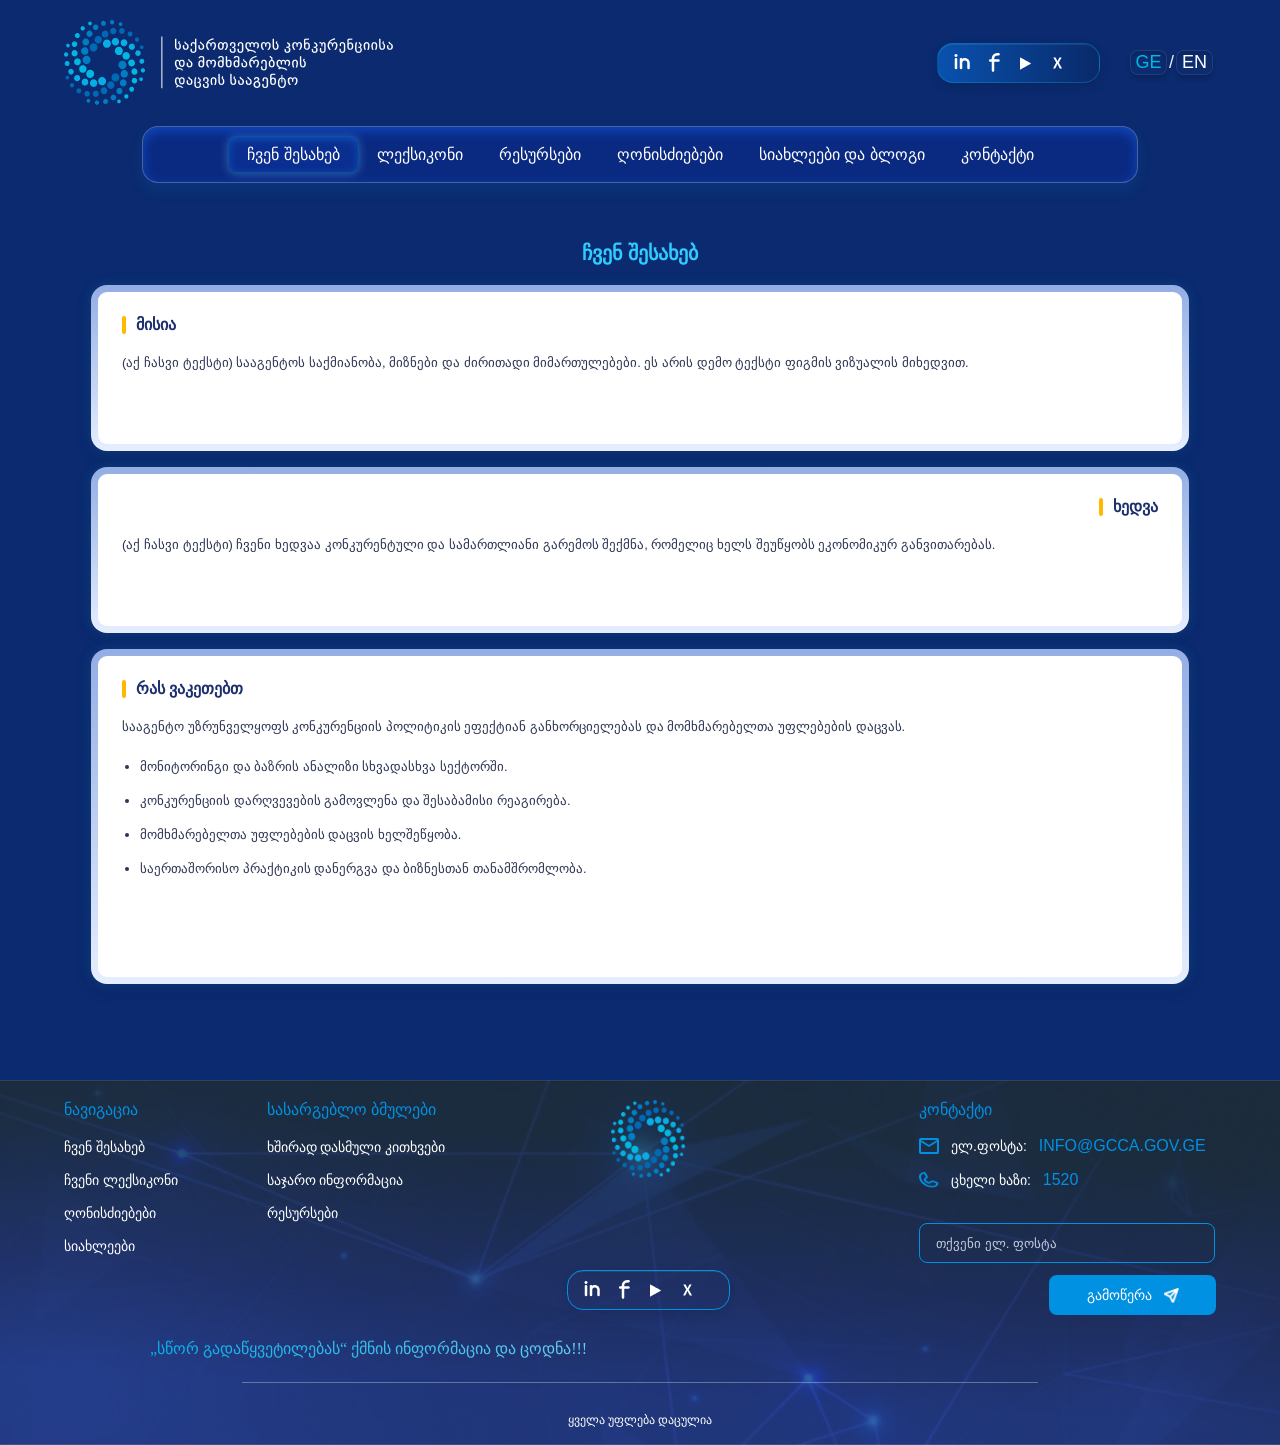
==== about.html @ 30c072a1 "add about page" ====
<html lang="ka">
    <head>
        <meta charset="UTF-8" />
        <meta name="viewport" content="width=device-width, initial-scale=1.0" />
        <link rel="preconnect" href="https://fonts.googleapis.com" />
        <link rel="preconnect" href="https://fonts.gstatic.com" crossorigin />
        <link
            href="https://fonts.googleapis.com/css2?family=Poppins:wght@400;500;600&display=swap"
            rel="stylesheet"
        />
        <link rel="stylesheet" href="assets/css/style.css" />

        <title>competition</title>
    </head>
    <body>
        <header class="header">
            <div class="container header-top">
                <!-- LEFT: LOGO + TEXT -->
                <div class="header-left">
                    <a href="index.html" class="logo-link">
                        <img
                            src="assets/images/logo-header.png"
                            alt="logo"
                            class="logo"
                        />
                    </a>
                </div>

                <!-- RIGHT: SOCIAL + LANG -->
                <div class="header-right">
                    <div class="socials">
                        <a href="#" aria-label="Instragram"
                            ><img
                                src="assets/images/in-header.png"
                                alt="instagram"
                        /></a>
                        <a href="#" aria-label="Facebook"
                            ><img
                                src="assets/images/fb-header.png"
                                alt="facebook"
                        /></a>
                        <a href="#" aria-label="YouTube"
                            ><img src="assets/images/play.png" alt="youtube"
                        /></a>
                        <a href="#" aria-label="X (Twitter)"
                            ><img src="assets/images/x.png" alt="twitter"
                        /></a>
                    </div>

                    <div class="lang">
                        <a href="#" class="lang-link active">GE</a>

                        <span class="lang-divider">/</span>

                        <a href="#" class="lang-link">EN</a>
                    </div>
                </div>
            </div>

            <!-- NAVIGATION -->
            <nav class="nav">
                <a href="#" class="active">ჩვენ შესახებ</a>
                <a href="#">ლექსიკონი</a>
                <a href="#">რესურსები</a>
                <a href="event.html">ღონისძიებები</a>
                <a href="news.html">სიახლეები და ბლოგი</a>
                <a href="#">კონტაქტი</a>
            </nav>
        </header>
        <section class="about-section">
            <div class="about-container">
                <h2 class="about-title">ჩვენ შესახებ</h2>

                <!-- CARD 1 -->
                <div class="about-card about-card-small">
                    <div class="about-card-top">
                        <div class="about-card-line"></div>
                        <h3 class="about-card-title">მისია</h3>
                    </div>

                    <p class="about-card-text">
                        (აქ ჩასვი ტექსტი) სააგენტოს საქმიანობა, მიზნები და
                        ძირითადი მიმართულებები. ეს არის დემო ტექსტი ფიგმის
                        ვიზუალის მიხედვით.
                    </p>
                </div>

                <!-- CARD 2 -->
                <div class="about-card about-card-small">
                    <div class="about-card-top about-card-top-right">
                        <div class="about-card-line"></div>
                        <h3 class="about-card-title">ხედვა</h3>
                    </div>

                    <p class="about-card-text">
                        (აქ ჩასვი ტექსტი) ჩვენი ხედვაა კონკურენტული და
                        სამართლიანი გარემოს შექმნა, რომელიც ხელს შეუწყობს
                        ეკონომიკურ განვითარებას.
                    </p>
                </div>

                <!-- CARD 3 -->
                <div class="about-card about-card-big">
                    <div class="about-card-top">
                        <div class="about-card-line"></div>
                        <h3 class="about-card-title">რას ვაკეთებთ</h3>
                    </div>

                    <div class="about-card-content">
                        <p class="about-card-text">
                            სააგენტო უზრუნველყოფს კონკურენციის პოლიტიკის
                            ეფექტიან განხორციელებას და მომხმარებელთა უფლებების
                            დაცვას.
                        </p>

                        <ul class="about-list">
                            <li>
                                მონიტორინგი და ბაზრის ანალიზი სხვადასხვა
                                სექტორში.
                            </li>

                            <li>
                                კონკურენციის დარღვევების გამოვლენა და შესაბამისი
                                რეაგირება.
                            </li>

                            <li>მომხმარებელთა უფლებების დაცვის ხელშეწყობა.</li>

                            <li>
                                საერთაშორისო პრაქტიკის დანერგვა და ბიზნესთან
                                თანამშრომლობა.
                            </li>
                        </ul>
                    </div>
                </div>
            </div>
        </section>
        <footer class="footer">
            <div class="footer-overlay"></div>

            <div class="container footer-container">
                <!-- LEFT -->
                <div class="footer-column">
                    <h3 class="footer-heading">ნავიგაცია</h3>

                    <ul class="footer-links">
                        <li><a href="#">ჩვენ შესახებ</a></li>
                        <li><a href="#">ჩვენი ლექსიკონი</a></li>
                        <li><a href="#">ღონისძიებები</a></li>
                        <li><a href="#">სიახლეები</a></li>
                    </ul>
                </div>
                <!-- SECOND COLUMN -->

                <div class="footer-column footer-modules">
                    <h3 class="footer-heading">სასარგებლო ბმულები</h3>

                    <ul class="footer-links">
                        <li><a href="#">ხშირად დასმული კითხვები</a></li>
                        <li><a href="#">საჯარო ინფორმაცია</a></li>
                        <li><a href="#">რესურსები</a></li>
                    </ul>
                </div>

                <!-- CENTER -->
                <div class="footer-center">
                    <img
                        src="assets/images/logo.png"
                        alt="ლოგო"
                        class="footer-logo"
                    />

                    <div class="socials">
                        <a href="#" aria-label="Instragram"
                            ><img
                                src="assets/images/in-header.png"
                                alt="instagram"
                        /></a>
                        <a href="#" aria-label="Facebook"
                            ><img
                                src="assets/images/fb-header.png"
                                alt="facebook"
                        /></a>
                        <a href="#" aria-label="YouTube"
                            ><img src="assets/images/play.png" alt="youtube"
                        /></a>
                        <a href="#" aria-label="X (Twitter)"
                            ><img src="assets/images/x.png" alt="twitter"
                        /></a>
                    </div>
                </div>

                <!-- RIGHT -->
                <div class="footer-column footer-contact">
                    <h3 class="footer-heading">კონტაქტი</h3>

                    <div class="contact-item">
                        <img src="assets/images/footer-mail.png" alt="mail" />

                        <span class="contact-label">ელ.ფოსტა:</span>

                        <a href="mailto:info@gcca.gov.ge" class="contact-link">
                            INFO@GCCA.GOV.GE
                        </a>
                    </div>

                    <div class="contact-item">
                        <img src="assets/images/footer-call.png" alt="phone" />

                        <span class="contact-label">ცხელი ხაზი:</span>

                        <a href="tel:1520" class="contact-link"> 1520 </a>
                    </div>

                    <form class="footer-form">
                        <input type="email" placeholder="თქვენი ელ. ფოსტა" />

                        <button type="submit">
                            გამოწერა
                            <img
                                src="assets/images/footer-arrow.png"
                                alt="arrow"
                            />
                        </button>
                    </form>
                </div>
            </div>
            <div class="footer-quote">
                „სწორ გადაწყვეტილებას“ ქმნის ინფორმაცია და ცოდნა!!!
            </div>
            <div class="footer-line"></div>
            <div class="footer-bottom">ყველა უფლება დაცულია</div>
        </footer>
    </body>
</html>
---- assets/css/style.css ----
/*--- RESET--- */
* {
    margin: 0;
    padding: 0;
    box-sizing: border-box;
}

@font-face {
    font-family: "FiraGO-Regular";
    src: url("../fonts/FiraGO-Regular.woff2") format("woff2");
    font-weight: 400;
    font-style: normal;
    font-display: swap;
}

@font-face {
    font-family: "FiraGO-Bold";
    src: url("../fonts/FiraGO-Bold.woff2") format("woff2");
    font-weight: 700;
    font-style: normal;
    font-display: swap;
}
@font-face {
    font-family: "DM Giorgi";

    src: url("../fonts/dm-giorgi-khorguashvili.ttf") format("truetype");

    font-weight: 400;
    font-style: normal;

    font-display: swap;
}

body {
    background: #0b2a6f;
    font-family: "FiraGO-Regular", sans-serif;
}

/*--- UTILITIES--- */
.visually-hidden {
    position: absolute;
    width: 1px;
    height: 1px;
    padding: 0;
    margin: -1px;
    overflow: hidden;
    clip: rect(0, 0, 0, 0);
    white-space: nowrap;
    border: 0;
}

/* ---CONTAINER ---*/
.container {
    max-width: 1200px;
    margin: 0 auto;
    padding: 0 20px;
}

/* ---HEADER--- */
.header {
    padding-top: 20px;
}

.header-top {
    display: flex;
    justify-content: space-between;
    align-items: center;
}

.header-left {
    width: 328px;
    height: 85px;
    display: flex;
    align-items: center;
    gap: 15px;
}

/* LOGO LINK */

.logo-link {
    display: flex;
    align-items: center;

    text-decoration: none;

    transition:
        transform 0.25s ease,
        opacity 0.25s ease;
}

.logo-link:hover {
    transform: translateY(-2px);
    opacity: 0.9;
}

/* LOGO IMAGE */

.logo {
    width: 328.83px;
    height: 84.82px;

    object-fit: contain;

    display: block;
}

.header-right {
    display: flex;
    align-items: center;
    gap: 30px;
}

.socials {
    display: flex;
    align-items: center;
    width: 163px;
    height: 40px;
    gap: 8px;
    padding: 0 12px;
    border-radius: 16px;
    border: 1px solid rgba(7, 174, 230, 0.3);
    background: linear-gradient(
        90deg,
        rgba(9, 90, 187, 0.83) 0%,
        rgba(4, 41, 85, 0.2) 100%
    );

    box-shadow:
        0 4px 12px rgba(0, 0, 0, 0.12),
        inset 0 1px 0 rgba(255, 255, 255, 0.08);
}

.socials a {
    display: inline-flex;
    align-items: center;
    justify-content: center;
    width: 24px;
    height: 24px;
    transition:
        background 0.3s ease,
        transform 0.3s ease,
        color 0.3s ease;
}

.socials a:hover {
    background: rgba(255, 255, 255, 0.12);
    transform: translateY(-1px);
}

.lang {
    display: flex;
    align-items: center;
    gap: 2px;
    width: 86px;
    height: 25px;
    font-family: "FiraGO", sans-serif;
    font-size: 18px;
    font-weight: 500;
}

.lang-link {
    display: flex;
    align-items: center;
    justify-content: center;
    width: 37px;
    height: 25px;
    border-radius: 8px;
    color: #ffffff;
    background: rgba(255, 255, 255, 0.01);
    box-shadow:
        inset 0 4px 4px rgba(0, 0, 0, 0.15),
        0 4px 4px rgba(0, 0, 0, 0.15);
    border: 1px solid rgba(255, 255, 255, 0.08);
    text-decoration: none;
    transition:
        background 0.3s ease,
        color 0.3s ease,
        box-shadow 0.3s ease;
}

.lang-link.active {
    color: #00b8e1;
    background: rgba(255, 255, 255, 0.01);
    box-shadow:
        inset 0 4px 4px rgba(0, 0, 0, 0.15),
        0 4px 4px rgba(0, 0, 0, 0.15);
}

.lang-divider {
    color: #ffffff;
    opacity: 0.9;
}

.nav {
    margin: 21px auto 0;
    display: flex;
    justify-content: center;
    align-items: center;
    max-width: 996px;
    height: 57px;
    padding: 10px 60px;
    border-radius: 16px;
    background: rgba(11, 44, 139, 0.7);
    border: 1px solid rgba(255, 255, 255, 0.26);
    box-shadow:
        inset 0 4px 12px rgba(21, 101, 255, 0.5),
        0 7px 14px rgba(0, 125, 195, 0.15);
}

.nav a {
    color: white;
    text-decoration: none;
    padding: 8px 18px;
    border-radius: 8px;
    transition: 0.3s;
    font-family: "FiraGO", sans-serif;
    font-weight: 500;
    font-size: 16px;
    transition:
        background 0.35s ease,
        box-shadow 0.35s ease,
        color 0.35s ease;
}

.nav a:hover {
    background: rgba(9, 42, 131, 0.9);
    box-shadow:
        inset 0 4px 10px rgba(0, 184, 225, 0.28),
        0 0 12px rgba(0, 184, 225, 0.18);
    color: #ffffff;
}

.nav a:hover::after {
    content: "";
    position: absolute;
    left: 8px;
    right: 8px;
    bottom: -1px;
    height: 1px;
    background: rgba(0, 184, 225, 0.8);
    box-shadow: 0 0 8px rgba(0, 184, 225, 0.8);
}

.nav a.active {
    background: rgba(18, 69, 199, 0.2);
    border: 1px solid rgba(0, 184, 225, 0.25);
    box-shadow:
        inset 0 2px 8px rgba(41, 134, 255, 0.35),
        0 1px 10px rgba(153, 227, 255, 0.3);
    color: #ffffff;
}

.main-title {
    max-width: 656px;
    width: 90%;
    margin: 39px auto 0;
    font-family: "FiraGO", sans-serif;

    font-weight: 700;
    font-size: 30px;
    line-height: 100%;
    text-align: center;
    color: #ffffff;
}
.uppercase {
    font-family: "FiraGO", sans-serif;
    text-transform: uppercase;
    font-feature-settings:
        "case" 1,
        "c2sc" 1,
        "smcp" 1;
    letter-spacing: 0.02em;
}

.cards {
    margin-top: 44px;
    display: flex;
    justify-content: center;
    gap: 52px;
}

.card {
    background: #f8fbff;
    border-radius: 16px;
    padding: 20px;
    border: 7px solid transparent;
    background-image:
        linear-gradient(#f5f7fb, #f5f7fb),
        linear-gradient(180deg, #b7caf3 0%, #e6eeff 100%);
    background-origin: border-box;
    background-clip: padding-box, border-box;
    box-shadow: 0 0 18px rgba(147, 174, 228, 0.4);
}

/*left card*/
.card-left {
    width: 630px;
    height: 309px;
    display: flex;
    flex-direction: column;
    align-items: center;
}

.search {
    width: 496px;
    height: 61px;
    display: flex;
    align-items: center;
    padding: 0 20px;
    background: #ffffff;
    border-radius: 16px;
    box-shadow: 0 1px 12px rgba(64, 113, 255, 0.3);
}

.search input {
    flex: 1;
    border: none;
    outline: none;
    margin-left: 12px;
    width: 100%;
    font-family: "FiraGO", sans-serif;
    font-size: 16px;
    font-weight: 400;
    color: #02103a;
}

.search img {
    width: 28px;
    height: 28px;
}

.icon {
    position: relative;
    padding-right: 15px;
}

.icon::after {
    content: "";
    position: absolute;
    right: 0;
    top: 50%;
    transform: translateY(-50%);
    width: 1px;
    height: 60px;
    background: #e3ebf5;
}

.search input::placeholder {
    color: #02103a;
}

.tags {
    display: flex;
    align-items: center;
    justify-content: space-between;
    width: 100%;
    max-width: 507px;
    margin-top: 40px;
}

.tags-label {
    color: #02103a;
    font-family: "FiraGO", sans-serif;
    font-size: 14px;
    font-weight: 400;
}

.tags-list {
    display: flex;
    width: 385px;
    gap: 15px;
}

.tag {
    display: inline-flex;
    align-items: center;
    justify-content: center;
    text-decoration: none;
    padding: 6px 12px;
    border-radius: 20px;
    font-family: "FiraGO", sans-serif;
    font-size: 16px;
    font-weight: 400;
    color: #223c6e;
    background: rgba(0, 145, 226, 0.3);
    box-shadow: 0 2px 4px rgba(34, 60, 110, 0.2);
}

.divider-line {
    width: 260px;
    height: 1px;
    background: #e3ebf5;
    margin-top: 42px;
}

.icons {
    display: flex;
    align-items: center;
    gap: 25px;
    margin-top: 41px;
}

.icons a {
    display: inline-flex;
    align-items: center;
    justify-content: center;
    text-decoration: none;
    transition:
        transform 0.3s ease,
        opacity 0.3s ease;
}

.icons a:hover {
    transform: translateY(-2px);
    opacity: 0.8;
}

/* RIGHT CARD */
.card-right {
    position: relative;
    width: 517px;
    height: 311px;
    display: flex;
    flex-direction: column;
    padding: 0 26px;
}

.card-title {
    width: 178px;
    display: flex;
    align-items: center;
    gap: 27px;
    margin-top: 26px;
    font-family: "FiraGO", sans-serif;
    font-weight: 500;
    font-size: 18px;
    color: #223c6e;
}

.card-right::after {
    content: "";
    position: absolute;
    margin-top: 41px;
    right: 20px;
    width: 260px;
    height: 1px;
    background: #e3ebf5;
}

.slashes {
    display: flex;
    gap: 4px;
    align-items: center;
    transform: translateY(2px);
}

.slashes::before,
.slashes::after {
    content: "";
    width: 7px;
    height: 31px;
    background: #ffb901;
    transform: rotate(29deg);
    display: block;
}

.highlight {
    width: 325px;
    height: 45px;
    display: flex;
    align-items: center;
    justify-content: center;
    border-radius: 8px;
    margin: 27px auto;
    font-family: "DM Giorgi", sans-serif;
    background-image: url("../images/background.png");
    background-size: cover;
    background-position: center;
    background-repeat: no-repeat;
}

.card-text {
    width: 436px;
    font-family: "FiraGO", sans-serif;
    font-size: 16px;
    font-weight: 400;
    line-height: 100%;
    margin-top: 20px;
}

.bottom-row {
    display: flex;
    align-items: center;
    gap: 35px;
    margin-top: 35px;
}

.more {
    font-family: "FiraGO", sans-serif;
    font-weight: 500;
    font-size: 16px;
    line-height: 100%;
    color: #232323;
}

.btn {
    width: 145px;
    height: 35px;
    border: none;
    border-radius: 16px;
    background: rgba(64, 120, 190, 0.15);
    box-shadow: 0 2px 9px rgba(35, 60, 110, 0.1);
    font-family: "FiraGO", sans-serif;
    font-size: 16px;
    font-weight: 400;
    cursor: pointer;
    color: #000000;
    display: inline-flex;
    align-items: center;
    justify-content: center;
    text-decoration: none;
}

/*--- BLUE SECTION ---*/
.blue-section {
    position: relative;
    overflow: hidden;
    padding-top: 40px;
    padding-bottom: 80px;
    background-image: url("../images/gradient1.png");
    background-size: cover;
    background-position: center top;
    background-repeat: no-repeat;
}

.blue-section::before {
    content: "";
    position: absolute;
    left: 0;
    top: 0;
    width: 100%;
    height: 380px;
    background-image: url("../images/gradient2.png");
    background-size: cover;
    background-position: top center;
    background-repeat: no-repeat;
    pointer-events: none;
}

.handwritten-text {
    font-family: "DM Giorgi", sans-serif;
    font-weight: 400;
    font-size: 24px;
    line-height: 100%;
    text-align: center;
    background: linear-gradient(
        90deg,
        #07aee6 0%,
        #5fd3f5 35%,
        #dff7ff 70%,
        #ffffff 100%
    );
    -webkit-background-clip: text;
    -webkit-text-fill-color: transparent;
    margin: 50px auto;
    max-width: 643px;
    padding-top: 6px;
    padding-bottom: 4px;
}

.subscribe-btn {
    position: absolute;
    top: 60px;
    right: -12px;
    width: 120px;
    height: 40px;
    border: none;
    border-radius: 16px 0 0 16px;
    background: #0091e2;
    color: #ffffff;
    font-family: "FiraGO", sans-serif;
    font-weight: 500;
    font-size: 16px;
    z-index: 10;
}

.user-options {
    max-width: 996px;
    width: 100%;
    margin: 104px auto;
    position: relative;
    z-index: 2;
}

.handwritten-text,
.user-options {
    position: relative;
    z-index: 2;
}

.question-title {
    position: relative;
    width: fit-content;
    margin: 0 auto 52px;
    font-family: "FiraGO", sans-serif;
    font-weight: 500;
    font-size: 18px;
    color: #ffffff;
    line-height: 100%;
}

.question-title::before,
.question-title::after {
    content: "";
    position: absolute;
    top: 50%;
    width: 203px;
    height: 1px;
    background: #ffffff;
}

.question-title::before {
    left: -;
}

.question-title::before {
    right: calc(100% + 27px);
}

.question-title::after {
    left: calc(100% + 27px);
}

.options {
    display: flex;
    justify-content: space-between;
    align-items: center;
    width: 100%;
}

.option {
    width: 256px;
    height: 95px;
    display: flex;
    align-items: center;
    justify-content: center;
    gap: 10px;
    border-radius: 16px;
    background: rgba(218, 234, 246, 0.4);
    border: 1px solid rgba(255, 255, 255, 0.18);
    box-shadow:
        0 11px 16px rgba(34, 60, 110, 0.25),
        inset 0 4px 7px rgba(253, 254, 255, 0.5);
    backdrop-filter: blur(16px);
    -webkit-backdrop-filter: blur(16px);
    color: #ffffff;
    font-family: "FiraGO", sans-serif;
    font-size: 18px;
    font-weight: 500;
    cursor: pointer;
    transition:
        transform 0.3s ease,
        box-shadow 0.3s ease,
        background 0.3s ease;
}

/*--- ARTICLES SECTION სიახლეები---*/
.articles-section {
    width: 100%;
    padding: 40px 120px;
    background: #ffffff;
}

.articles-header {
    display: flex;
    align-items: center;
    justify-content: center;
    gap: 28px;
    margin-bottom: 51px;
}

.articles-header h2 {
    font-family: "FiraGO", sans-serif;
    font-size: 18px;
    font-weight: 500;
    color: #1f2a37;
}

.line {
    width: 203px;
    height: 2px;
    background: #e4e5e9;
}

.articles-cards {
    display: flex;
    gap: 25px;
    justify-content: center;
    flex-wrap: wrap;
}

.article-card {
    display: block;
    text-decoration: none;
    color: inherit;
    width: 281px;
    height: 308px;
    padding: 1px;
    border-radius: 16px;
    background: linear-gradient(
        180deg,
        rgba(0, 0, 0, 0.65) 0%,
        rgba(58, 58, 58, 0.825) 50%,
        rgba(0, 0, 0, 0.1) 100%
    );

    overflow: hidden;
}

.article-card-inner {
    width: 100%;
    height: 100%;
    background: #ffffff;
    border-radius: 15px;
    overflow: hidden;
}

.article-image {
    position: relative;
    width: 100%;
    height: 170px;
}

.article-image img {
    width: 100%;
    height: 100%;
    object-fit: cover;
}

.article-date {
    width: 87px;
    height: 21px;
    position: absolute;
    top: 19px;
    right: 14px;
    font-size: 18px;
    font-weight: 500;
    color: #ffffff;
    font-family: "FiraGO", sans-serif;
}

.article-content {
    padding: 16px;
}

.article-content p {
    font-family: "FiraGO", sans-serif;
    font-size: 13px;
    line-height: 20px;
    color: #2a2a2a;
}

.view-all-btn {
    display: flex;
    align-items: center;
    justify-content: center;
    margin-left: calc(100% - 230px);
    margin-top: 28px;
    width: 183px;
    height: 48px;
    border: none;
    border-radius: 16px;
    background: rgba(64, 120, 190, 0.15);
    box-shadow: 0 2px 9px rgba(34, 60, 110, 0.1);
    backdrop-filter: blur(4px);
    color: #000000;
    font-family: "FiraGO", sans-serif;
    font-size: 16px;
    font-weight: 400;
    cursor: pointer;
    transition: 0.3s ease;
}

/* --- learn section--- */
.learn-section {
    position: relative;
    padding: 48px 0;
    background: #dde9fa;
}

.learn-header {
    display: flex;
    align-items: center;
    justify-content: center;
    gap: 27px;
    margin-bottom: 70px;
}

.learn-line {
    width: 203px;
    height: 2px;
    background: #ffffff;
}

.learn-title {
    font-family: "FiraGO", sans-serif;
    font-weight: 500;
    font-size: 18px;
    color: #1f2a37;
}

.learn-content {
    position: relative;
    max-width: 1040px;
    width: 100%;
    margin: 0 auto;
    padding: 20px 0 65px;
    display: flex;
    flex-direction: column;
    align-items: center;
    gap: 48px;
}

.learn-left {
    position: absolute;
    left: -120px;
    top: -50px;
    display: flex;
    align-items: flex-start;
    gap: 20px;
}

.learn-label {
    font-family: "FiraGO", sans-serif;
    font-size: 16px;
    font-weight: 400;
    color: #000000;
}

.learn-bottom-line {
    width: 185px;
    height: 1px;
    background: #cdcdcd;
    position: absolute;
    left: -100px;
    bottom: -12px;
}

.learn-center {
    display: flex;
    flex-direction: column;
    align-items: center;
}

.learn-question {
    max-width: 572px;
    height: 19px;
    margin-bottom: 46px;
    text-align: center;
    font-family: "FiraGO", sans-serif;
    font-weight: 400;
    font-size: 16px;
    line-height: 100%;
    color: #000000;
}

.learn-options {
    display: flex;
    align-items: center;
    gap: 71px;
    width: 893px;
}

.learn-option {
    display: flex;
    align-items: center;
    justify-content: center;
    width: 250px;
    height: 70px;
    border-radius: 16px;
    text-decoration: none;
    background: rgba(255, 255, 255, 0.5);
    box-shadow: 0 2px 13px rgba(34, 60, 110, 0.25);
    backdrop-filter: blur(8px);
    font-family: "FiraGO", sans-serif;
    font-size: 16px;
    font-weight: 400;
    color: #223c6e;
    cursor: pointer;
    transition: 0.25s ease;
}

/* CIRCLE */
.circle {
    position: absolute;
    border-radius: 50%;
}

/* დიდი მუქი ლურჯი */

.circle-lg {
    width: 92px;
    height: 92px;
    left: 462px;
    top: 125px;
    border-radius: 175px;
    opacity: 0.21;
    background: linear-gradient(180deg, #4078be 0%, #4078be 67%);
    box-shadow: inset 20px -8px 27px rgba(64, 120, 190, 0.5);
}

/* საშუალო ცისფერი */

.circle-md {
    width: 83px;
    height: 83px;
    top: 229px;
    left: 773px;
    opacity: 0.41;
    background: linear-gradient(180deg, #00b8e1 0%, #45aec5 67%);
    box-shadow: inset 20px -8px 27px rgba(0, 155, 186, 0.5);
}

/* პატარა მუქი */

.circle-sm {
    width: 42px;
    height: 42px;
    right: 1137px;
    top: 168px;
    opacity: 0.21;
    background: linear-gradient(180deg, #4078be 0%, #4078be 67%);
    box-shadow: inset 20px -8px 27px rgba(64, 120, 190, 0.5);
}

/* --- EVENT SECTION --- */
.event-section {
    padding: 70px 0 85px;
    background: #ffffff;
}

.event-header {
    display: flex;
    align-items: center;
    justify-content: center;
    gap: 27px;
    margin-bottom: 32px;
}

.event-line {
    width: 203px;
    height: 2px;
    background: #e4e5e9;
}

.event-title {
    font-family: "FiraGO", sans-serif;
    font-weight: 500;
    font-size: 18px;
    color: #1f2a37;
}

/* --- CARDS --- */

.event-cards {
    width: 1202px;
    display: flex;
    justify-content: space-between;
    gap: 20px;
    margin-bottom: 41px;
}

.event-card {
    display: block;
    text-decoration: none;
    color: inherit;
    width: 387px;
    height: 234px;
}

.event-image-wrap {
    position: relative;
    width: 100%;
    height: 100%;
    border-radius: 16px;
    box-shadow: 0 6px 18px rgba(36, 60, 110, 0.12);
}

.event-image {
    width: 100%;
    height: 100%;
    object-fit: cover;
    display: block;
    border-radius: 16px;
}

.event-overlay {
    position: absolute;
    inset: 0;
}

.event-badge {
    position: absolute;
    top: -10px;
    z-index: 2;
    min-width: 77px;
    height: 32px;
    padding: 0 10px;
    border-radius: 8px;
    display: flex;
    align-items: center;
    justify-content: center;
    font-family: "FiraGO", sans-serif;
    font-size: 16px;
    font-weight: 500;
    color: black;
    background: #ebeef4b2;
    backdrop-filter: blur(6px);
}

.event-badge.online {
    background: #bbe2f9b2;
    color: black;
}

.event-date {
    position: absolute;
    top: 12px;
    right: 12px;
    z-index: 2;
    font-family: "FiraGO", sans-serif;
    font-size: 18px;
    font-weight: 600;
    color: #ffffff;
}

.event-card-title {
    position: absolute;
    left: 15px;
    right: 15px;
    bottom: 60px;
    z-index: 2;
    font-family: "FiraGO", sans-serif;
    font-size: 16px;
    font-weight: 400;
    line-height: 120%;
    color: #ffffff;
    text-align: center;
}

.event-button {
    width: 183px;
    height: 48px;
    display: block;
    margin-left: calc(100% - 140px);
    border: none;
    border-radius: 16px;
    background: #4078be26;
    box-shadow: 0 4px 10px rgba(36, 60, 110, 0.08);
    color: #000000;
    font-family: "FiraGO", sans-serif;
    font-size: 16px;
    font-weight: 400;
    cursor: pointer;
    transition: 0.25s ease;
    margin-bottom: 64px;
}

/* --- FOOTER --- */

.footer {
    position: relative;
    padding-top: 20px;
    background: linear-gradient(135deg, #10225d 0%, #16348a 50%, #1d3f9c 100%);
    color: #ffffff;
}

/* ფონის ხაზები */
.footer-overlay {
    position: absolute;
    inset: 0;
    background-image: url("../images/footer.png");
    background-size: cover;
    background-position: center;
    pointer-events: none;
}

.footer-container {
    position: relative;
    z-index: 2;
    display: flex;
    align-items: flex-start;
    justify-content: space-between;
}

/* --- COLUMNS --- */
.footer-column {
    display: flex;
    flex-direction: column;
}

.footer-heading {
    margin-bottom: 18px;
    font-family: "FiraGO", sans-serif;
    font-size: 16px;
    font-weight: 500;
    color: #0091e2;
}

.footer-links {
    display: flex;
    flex-direction: column;
    gap: 14px;
    list-style: none;
}

.footer-links a {
    font-family: "FiraGO", sans-serif;
    font-weight: 400;
    font-size: 14px;
    color: #ffffff;
    text-decoration: none;
    transition: 0.25s ease;
}

/*დაადარე ფიგმას.footer-links a:hover {
    color: #07aee6;
}*/

.footer-modules {
    min-width: 212px;
}

.footer-container {
    position: relative;
    z-index: 2;
    display: flex;
    align-items: flex-start;
    gap: 90px;
}

/* --- CENTER --- */
.footer-center {
    display: flex;
    flex-direction: column;
    align-items: center;
    margin-right: 100px;
}

.footer-logo {
    width: 75px;
    margin-bottom: 28px;
}

.footer .socials {
    display: flex;
    align-items: center;
    width: 163px;
    height: 40px;
    gap: 8px;
    padding: 0 12px;
    border-radius: 16px;
    border: 1px solid#0091E2;
    background: transparent;
    margin-top: 64px;
}

.socials a {
    display: inline-flex;
    align-items: center;
    justify-content: center;
    width: 24px;
    height: 24px;
    transition:
        background 0.3s ease,
        transform 0.3s ease,
        color 0.3s ease;
}

.socials a:hover {
    background: rgba(255, 255, 255, 0.12);
    transform: translateY(-1px);
}

.footer-quote {
    position: relative;
    z-index: 2;
    margin-top: 24px;
    margin-left: 150px;
    font-family: "DM Giorgi Khorghuashvili", cursive;
    font-size: 16px;
    font-weight: 400;
    line-height: 130%;
    background: linear-gradient(90deg, #07aee6, #ffffff);
    -webkit-background-clip: text;
    -webkit-text-fill-color: transparent;
}

/* --- CONTACT --- */
.footer-contact {
    min-width: 290px;
}

.contact-item {
    display: flex;
    align-items: center;
    gap: 12px;
    margin-bottom: 16px;
}

.contact-item img {
    width: 20px;
    height: 16px;
}

.contact-label {
    font-family: "FiraGO", sans-serif;
    font-size: 14px;
    font-weight: 400;
    color: #ffffff;
}

.contact-link {
    font-family: "FiraGO", sans-serif;
    font-size: 16px;
    font-weight: 500;
    color: #0091e2;
    text-decoration: none;
    transition: 0.25s ease;
}

.footer-form {
    margin-top: 18px;
}

.footer-form input {
    width: 296px;
    height: 40px;
    padding: 0 16px;
    border: 1px solid #0091e2;
    border-radius: 8px;
    background: transparent;
    outline: none;
    color: #c5cad9;
    margin-bottom: 12px;
}

.footer-form input::placeholder {
    color: #c5cad9;
}

.footer-form button {
    width: 167px;
    height: 40px;
    display: flex;
    align-items: center;
    justify-content: center;
    gap: 12px;
    padding: 6px 20px;
    margin-left: 130px;
    border: none;
    border-radius: 8px;
    background: #0091e2;
    color: #ffffff;
    font-family: "FiraGO", sans-serif;
    font-size: 14px;
    font-weight: 400;
    line-height: 100%;
    cursor: pointer;
    transition: 0.25s ease;
}

.footer-form button img {
    width: 15px;
    height: 15px;
    object-fit: contain;
    flex-shrink: 0;
}

/* --- BOTTOM --- */
.footer-line {
    position: relative;
    z-index: 2;
    width: 796px;
    height: 1px;
    margin: 22px auto 12px;
    background: #ffffff;
    opacity: 0.3;
}

.footer-bottom {
    position: relative;
    z-index: 2;
    padding: 18px 0;
    text-align: center;
    font-family: "FiraGO", sans-serif;
    font-size: 12px;
    font-weight: 400;
    color: #ffffff;
}

/* =========================
   EVENTS PAGE
========================= */
/*   TITLE */

.events-page-title {
    margin-bottom: 31px;
    margin-top: 25px;
    text-align: center;
    font-family: "FiraGO", sans-serif;
    font-size: 20px;
    font-weight: 600;
    text-transform: uppercase;
    line-height: 100%;
    color: #30cbff;
}

/* TABS */
.events-page-tabs {
    position: relative;
    z-index: 3;
    width: 1201px;
    height: 70px;
    margin: 0 auto -16px;
    display: flex;
    justify-content: center;
    gap: 47px;
}

.events-page-tab {
    position: relative;
    top: 10px;
    width: 577px;
    height: 60px;
    border: 1px solid #69aeff;
    border-radius: 16px 16px 0 0;
    background: linear-gradient(180deg, #0f4fc6 0%, #123b92 100%);
    font-family: "FiraGO", sans-serif;
    font-size: 16px;
    font-weight: 600;
    color: #ffffff;
    cursor: pointer;
    text-transform: uppercase;
}

/* ACTIVE TAB */
.events-page-tab--active {
    background: linear-gradient(180deg, #1167d9 0%, #0a4697 100%);
    height: 70px;
    margin: 0 auto -20px;
}

/* CONTENT AREA */
.events-page-section {
    margin-top: 14px;
}

.events-page-content {
    position: relative;
    z-index: 2;
    width: 100%;
    background: #ffffff;
    border-radius: 16px 16px 0 0;
    padding-top: 14px;
    padding-bottom: 70px;
}

/* FILTERS */
.events-page-filters {
    width: 1201px;
    margin: 0 auto 73px;
    display: flex;
    align-items: center;
    gap: 47px;
}

/* -FIELDS- */
/*  SELECT */
.events-page-field1 {
    position: relative;
    width: 576px;
    height: 42px;
}

.events-page-select {
    width: 100%;
    height: 100%;
    padding: 0 20px;
    border: 1px solid #cbd2e2;
    border-radius: 8px;
    background: #ffffff;
    appearance: none;
    outline: none;
    font-family: "FiraGO", sans-serif;
    font-size: 16x;
    font-weight: 500;
    color: #47536e;
    cursor: pointer;
}

/* CUSTOM ARROW */
.events-page-field1::after {
    content: "";
    position: absolute;
    top: 50%;
    right: 18px;
    width: 8px;
    height: 8px;
    border-right: 2px solid #1d1d1d;
    border-bottom: 2px solid #1d1d1d;
    transform: translateY(-70%) rotate(45deg);
    pointer-events: none;
}

/* SEARCH FIELD */
.events-page-field2 {
    position: relative;
    width: 578px;
    height: 42px;
}

.events-page-search-field {
    display: flex;
    align-items: center;
    gap: 23px;
}

.events-page-search-icon {
    position: absolute;
    left: 18px;
    width: 20px;
    height: 20px;
    object-fit: contain;
    z-index: 2;
}

/* SEARCH INPUT */
.events-page-search-input {
    flex: 1;
    height: 100%;
    padding: 0 20px 0 180px;
    border: 1px solid #cbd2e2;
    border-radius: 8px;
    background: #ffffff;
    outline: none;
    font-family: "FiraGO", sans-serif;
    font-size: 16px;
    font-weight: 400;
    color: #a1afcf;
}

.events-page-search-input::placeholder {
    color: #a1afcf;
}

.events-search-btn {
    width: 83px;
    height: 41px;
    border: none;
    border-radius: 11px;
    background: linear-gradient(180deg, #0c3ba5 0%, #07aee6 100%);
    display: flex;
    align-items: center;
    justify-content: center;
    font-family: "FiraGO", sans-serif;
    font-size: 16px;
    font-weight: 400;
    line-height: 100%;
    color: #ffffff;
    cursor: pointer;
    transition:
        transform 0.25s ease,
        opacity 0.25s ease,
        box-shadow 0.25s ease;
}

/* cards */
.events-grid-section {
    padding: 30px 0;
}

/* GRID */
.events-grid {
    width: 1195px;
    display: grid;
    grid-template-columns: repeat(3, 1fr);
    gap: 17px;
}

/* CARD */
.events-grid-item {
    position: relative;
}

.events-grid-card {
    position: relative;
    width: 387px;
    height: 233px;
    overflow: hidden;
    border-radius: 16px;
}

.events-grid-card img {
    width: 100%;
    height: 100%;
    object-fit: cover;
}

/* OVERLAY */
.events-grid-overlay {
    position: absolute;
    inset: 0;
    background: linear-gradient(
        180deg,
        rgba(31, 42, 55, 0.6) 0%,
        rgba(31, 42, 55, 0.2) 100%
    );

    backdrop-filter: blur(1px);
    -webkit-backdrop-filter: blur(1px);
}

/* BADGE */
.events-grid-badge {
    position: absolute;
    top: -12px;
    z-index: 5;
    width: 77px;
    height: 32px;
    padding: 0 12px;
    display: flex;
    align-items: center;
    justify-content: center;
    border-radius: 8px;
    background: #ebeef4b2;
    font-family: "FiraGO", sans-serif;
    font-size: 16px;
    font-weight: 500;
}

.events-grid-badge.offline {
    background: #ebeef4b2;
    color: #000000;
}

.events-grid-badge.online {
    background: #bbe2f9b2;
    color: #000000;
}

/* DATE */
.events-grid-date {
    position: absolute;
    top: 14px;
    right: 14px;
    z-index: 3;
    font-family: "FiraGO", sans-serif;
    font-size: 18px;
    font-weight: 600;
    color: #ffffff;
}

/* TITLE */
.events-grid-title {
    position: absolute;
    left: 28px;
    right: 28px;
    bottom: 70px;
    z-index: 3;
    text-align: center;
    font-family: "FiraGO", sans-serif;
    font-size: 16px;
    font-weight: 400;
    line-height: 120%;
    color: #ffffff;
}

/* PAGINATION */
.events-pagination {
    width: 1200px;
    height: 48px;
    margin: 49px auto 0;
    display: flex;
    align-items: center;
    justify-content: center;
    gap: 16px;
}

/* LINES */
.events-pagination-line {
    flex: 1;
    width: 411px;
    height: 1px;
    background: #cce9f9;
}

/* BUTTON */
.events-pagination-btn {
    width: 303px;
    height: 48px;
    border: none;
    border-radius: 16px;
    background: #4078be26;
    font-family: "FiraGO", sans-serif;
    font-size: 16px;
    font-weight: 400;
    color: #000000;
    cursor: pointer;
    transition: 0.25s ease;
}

.events-pagination-btn:hover {
    width: 100%;
    padding: 70px 0 80px;
    background: #ffffff;
}

/* =========================
   EVENTS  INNER PAGE
========================= */
/*blue section*/
.event-inner-blue-section {
    padding: 40px 0 100px;
    background: #0d2d83;
}

.event-inner-page-title {
    margin-bottom: 27px;
    margin-top: 25px;
    text-align: center;
    font-family: "FiraGO", sans-serif;
    font-size: 20px;
    font-weight: 700;
    text-transform: uppercase;
    line-height: 100%;
    color: #30cbff;
}

.event-inner-title {
    width: 930px;
    margin: 0 auto 29px;
    text-align: center;
    font-family: "FiraGO", sans-serif;
    font-size: 20px;
    font-weight: 500;
    line-height: 110%;
    color: #ffffff;
    word-break: break-word;
}

.event-inner-line {
    width: 411px;
    height: 1px;
    margin: 0 auto 32px;
    background: #cce9f9;
}

.event-inner-meta {
    width: 1200px;
    margin: 0 auto 53px;
    display: flex;
    align-items: center;
    justify-content: space-between;
}

.event-inner-location,
.event-inner-date {
    display: flex;
    align-items: center;
    gap: 10px;
    font-family: "FiraGO", sans-serif;
    font-size: 20px;
    font-weight: 600;
    color: #ffffff;
}

.event-inner-location img,
.event-inner-date img {
    width: 20px;
    height: 20px;
    object-fit: contain;
}

.event-inner-badge {
    position: relative;
    height: 28px;
    padding: 0 18px;
    display: flex;
    align-items: center;
    justify-content: center;
    border-radius: 8px;
    border: 1px solid #ffb901;
    background: #113190;
    font-family: "FiraGO", sans-serif;
    font-size: 16px;
    font-weight: 500;
    color: #ffffff;
}

/*white section*/
.event-inner-white-section {
    background: #ffffff;
    padding: 0 0 80px;
    position: relative;
}

/* OVERLAP CARD */
.event-inner-card {
    width: 1200px;
    top: -80px;
    padding: 23px 28px;
    border-radius: 16px;
    background: rgba(255, 255, 255, 0.9);
    box-shadow: 0 4px 27px rgba(202, 221, 240, 0.3);
    position: relative;
    z-index: 2;
}

.event-inner-card p {
    font-family: "FiraGO", sans-serif;
    font-size: 16px;
    font-weight: 400;
    line-height: 120%;
    color: #000000;
}

.event-inner-divider {
    width: 1200px;
    margin: 40px auto 0;
    display: grid;
    grid-template-columns: 1fr auto 1fr;
    align-items: center;
    column-gap: 37px;
}

.event-inner-divider-line {
    width: 100%;
    height: 1px;
    background: #cce9f9;
}

.event-inner-btn {
    width: 303px;
    height: 48px;
    border: 1px solid rgba(79, 151, 255, 0.6);
    border-radius: 16px;
    background: #143496;
    box-shadow: 0 2px 9px rgba(34, 60, 110, 0.1);
    font-family: "FiraGO", sans-serif;
    font-size: 16px;
    font-weight: 400;
    color: #ffffff;
    cursor: pointer;
    transition: 0.25s ease;
}

.event-inner-btn:hover {
    transform: translateY(-2px);
}

/* =========================
   NEWS PAGE
========================= */
.news-page-section {
    padding-top: 25px;
}

.news-page-grid-section {
    width: 100%;
    background: #ffffff;
}

/*  GRID SECTION */
.news-page-grid {
    display: grid;
    grid-template-columns: repeat(4, 281px);
    justify-content: center;
    gap: 25px;
    margin-top: 32px;
    margin-bottom: 40px;
}

/* CARD */
.news-page-card {
    display: flex;
    flex-direction: column;

    width: 281px;
    height: 308px;

    background: linear-gradient(
        180deg,
        rgba(31, 42, 55, 0.5) 0%,
        rgba(31, 42, 55, 0.1) 45%,
        rgba(31, 42, 55, 0.5) 100%
    );

    border-radius: 16px;
    overflow: hidden;

    box-shadow: 0 4px 18px rgba(202, 221, 240, 0.35);

    transition:
        transform 0.3s ease,
        box-shadow 0.3s ease;
}

.news-page-card:hover {
    transform: translateY(-4px);
    box-shadow: 0 10px 24px rgba(202, 221, 240, 0.45);
}

/* IMAGE */

.news-page-card-image-wrapper {
    position: relative;
    width: 100%;
    height: 146px;
}

.news-page-card-image {
    width: 100%;
    height: 100%;
    object-fit: cover;
    display: block;
}

/*  DATE */

.news-page-card-date {
    position: absolute;
    top: 12px;
    right: 12px;
    z-index: 5;
    font-family: "FiraGO", sans-serif;
    font-size: 18px;
    font-weight: 500;
    color: #ffffff;
}

/* CONTENT */
.news-page-card-content {
    padding: 14px 14px 18px;
    flex: 1;
}

.news-page-card-text {
    font-family: "FiraGO", sans-serif;
    font-size: 13px;
    line-height: 20px;
    font-weight: 400;
    color: #1f2937;
}

/* MORE WRAPPER */
.news-page-more-wrapper {
    width: 1200px;
    padding-bottom: 48px;
    display: flex;
    align-items: center;
    justify-content: center;
    gap: 20px;
}

/* LINES */
.news-page-more-line {
    flex: 1;
    height: 1px;
    background: #cce9f9;
}

/* BUTTON */
.news-page-more-btn {
    width: 303px;
    height: 48px;
    border: none;
    border-radius: 16px;
    background: rgba(64, 120, 190, 0.15);
    box-shadow: 0 2px 9px rgba(34, 60, 110, 0.1);
    color: #10225d;
    font-family: "FiraGO", sans-serif;
    font-size: 16px;
    font-weight: 400;
    color: #000000;
    cursor: pointer;
    flex-shrink: 0;
    transition:
        transform 0.25s ease,
        opacity 0.25s ease;
}

.news-page-more-btn:hover {
    transform: translateY(-2px);
}

/* =========================
   NEWS INNER PAGE
========================= */
.news-inner-main-title {
    margin-top: 32px;
    margin-bottom: 32px;
    text-align: center;
    font-family: "FiraGO", sans-serif;
    font-size: 20px;
    font-weight: 600;
    text-transform: uppercase;
    line-height: 100%;
    color: #30cbff;
}
.news-inner-section {
    padding: 34px 0 30px;
    background: #ffffff;
}

/* TOP TITLE */
.news-inner-top {
    width: 1200px;
    margin: 0 auto 30px;
    display: flex;
    align-items: center;
    justify-content: center;
    gap: 37px;
}

.news-inner-line {
    height: 1px;
    width: 108px;
    background: #cce9f9;
}

.news-inner-title {
    max-width: 910px;
    text-align: center;
    font-family: "FiraGO", sans-serif;
    font-size: 18px;
    font-weight: 500;
    line-height: 100%;
    color: #02103a;
}

/* GALLERY WRAPPER */
.news-inner-gallery-wrapper {
    position: relative;
    width: 1304px;
    margin: 0 auto 32px;
    padding: 18px 28px 28px;
    background: #ffffff;
    display: flex;
    flex-direction: column;
}

/*META*/
.news-inner-meta {
    position: absolute;
    top: 52px;
    left: 68px;
    right: 68px;
    z-index: 5;
    display: flex;
    align-items: center;
    justify-content: space-between;
}

/* DATE */
.news-inner-date {
    display: flex;
    align-items: center;
    gap: 2px;
    font-family: "FiraGO", sans-serif;
    font-size: 16px;
    font-weight: 500;
    line-height: 100%;
    color: #072375;
}

.news-inner-date img {
    width: 16px;
    height: 16px;
    object-fit: contain;
}

/* BADGE */
.news-inner-badge {
    height: 32px;
    padding: 0 14px;
    display: flex;
    align-items: center;
    justify-content: center;
    border: 1px solid #ffb901;
    border-radius: 8px;
    background: #ffffff;
    font-family: "FiraGO", sans-serif;
    font-size: 16px;
    font-weight: 500;
    line-height: 100%;
    color: #072375;
}

/* =========================
   GALLERY
========================= */

.news-inner-gallery {
    width: 100%;

    margin-top: 34px;

    display: flex;
    align-items: center;
    justify-content: center;

    gap: 20px;
}

/* IMAGES ROW */

.news-inner-gallery-grid {
    display: flex;
    align-items: center;
    gap: 12px;
}

/* ALL IMAGES */

.news-inner-gallery-item img {
    display: block;

    object-fit: cover;

    border-radius: 8px;

    transition:
        width 0.35s ease,
        height 0.35s ease,
        transform 0.35s ease,
        opacity 0.35s ease;
}

/* SIDE IMAGES */

.news-inner-gallery-item:not(.active) img {
    width: 183px;
    height: 268px;

    opacity: 0.95;
}

/* ACTIVE IMAGE */

.news-inner-gallery-item.active img {
    width: 386px;
    height: 430px;
}

/* =========================
   ARROWS
========================= */

.news-inner-arrow {
    width: 42px;
    height: 42px;

    border: none;
    background: transparent;

    padding: 0;

    display: flex;
    align-items: center;
    justify-content: center;

    cursor: pointer;

    transition:
        transform 0.25s ease,
        opacity 0.25s ease;
}

.news-inner-arrow img {
    width: 42px;
    height: 42px;

    object-fit: contain;

    display: block;
}

.left-arrow img {
    transform: rotate(180deg);
}

.news-inner-arrow:hover {
    transform: scale(1.08);
    opacity: 0.85;
}
/* =========================
   CONTENT CARD
========================= */

.news-inner-content-card {
    width: 1140px;

    margin: 0 auto 48px;

    padding: 22px 18px 26px;

    border-radius: 16px;

    background: rgba(255, 255, 255, 0.92);

    box-shadow: 0 4px 27px rgba(202, 221, 240, 0.3);
}

/* PARAGRAPHS */

.news-inner-content-card p {
    font-family: "FiraGO", sans-serif;
    font-size: 16px;
    font-weight: 400;
    line-height: 100%;

    color: #000000;

    text-align: left;
}

/* SPACE BETWEEN PARAGRAPHS */

.news-inner-content-card p + p {
    margin-top: 18px;
}
/* =========================
   SOCIAL
========================= */

.news-inner-social-wrapper {
    width: 1200px;
    margin: 0 auto;
    display: flex;
    align-items: center;
    justify-content: center;
    gap: 16px;
}

.news-inner-socials {
    display: flex;
    align-items: center;
    gap: 26px;
}

.news-inner-socials a img {
    width: 32px;
    height: 32px;
    object-fit: contain;
}
.news-inner-line2 {
    height: 1px;
    width: 518px;
    background: #cce9f9;
}

/* =========================
   DICTIONARY PAGE
========================= */

.dictionary-page-section {
    padding: 39px 0 137px;
    position: relative;
    overflow: hidden;
}

.dictionary-page-container {
    width: 1280px;
    margin: 0 auto;
}

/* TITLE */

.dictionary-page-title {
    margin-bottom: 22px;
    text-align: center;
    font-family: "FiraGO", sans-serif;
    font-size: 20px;
    font-weight: 600;
    line-height: 100%;
    color: #30cbff;
}

/* DESCRIPTION */

.dictionary-page-description {
    margin-bottom: 39px;
    text-align: left;
    margin-left: 40px;
    font-family: "FiraGO", sans-serif;
    font-size: 16px;
    font-weight: 400;
    line-height: 100%;
    font-style: italic;
    color: #eef6ff;
}

/* CARD */

/* OUTER CARD */
.dictionary-page-card {
    position: relative;
    width: 1211px;
    margin: 0 auto;
}

/* TABS */

.dictionary-page-tabs {
    display: flex;
    align-items: center;
    gap: 40px;
}

.dictionary-page-tab {
    flex: 1;
    height: 56px;
    border: none;
    border-radius: 16px 16px 0 0;
    background: rgba(255, 255, 255, 0.08);
    font-family: "FiraGO", sans-serif;
    font-size: 14px;
    font-weight: 500;
    color: #ffffff;
    cursor: pointer;
    transition: 0.3s ease;
}

.dictionary-page-tab.active {
    background: linear-gradient(
        180deg,
        rgba(58, 174, 255, 0.95) 0%,
        rgba(37, 117, 255, 0.92) 100%
    );

    box-shadow:
        inset 0 2px 14px rgba(255, 255, 255, 0.28),
        0 0 18px rgba(73, 181, 255, 0.35),
        0 6px 18px rgba(0, 0, 0, 0.2);

    color: #ffffff;
}

/* INNER CARD */
.dictionary-page-inner {
    position: relative;
    width: 1213px;
    min-height: 311px;
    margin: -2px auto 0;
    padding: 22px 28px 26px;
    border-radius: 16px;
    background: linear-gradient(180deg, #061d61 0%, #0c3da8 100%);
    box-shadow:
        0 4px 27px rgba(202, 221, 240, 0.3),
        inset 0 0 24px rgba(255, 255, 255, 0.05);
    overflow: hidden;
}

/* CONTENT */
.dictionary-page-content {
    width: 842px;
    margin: 0 auto;
    display: flex;
    flex-direction: column;
    gap: 32px;
}

/* TOPBAR */
.dictionary-page-topbar {
    width: 100%;
    display: flex;
    align-items: center;
    justify-content: space-between;
    margin-bottom: 3cqb;
}
/* ALL BTN */
.dictionary-page-all-btn {
    min-width: 131px;
    height: 39px;
    padding: 0 10px;
    border: none;
    border-radius: 8px;
    background: linear-gradient(90deg, #0c3ba5 0%, rgba(7, 174, 230, 0.6) 100%);
    box-shadow: 0 4px 9px rgba(0, 0, 0, 0.15);
    font-family: "FiraGO", sans-serif;
    font-size: 16px;
    font-weight: 400;
    line-height: 100%;
    color: #ffffff;
    cursor: pointer;
    transition:
        transform 0.25s ease,
        box-shadow 0.25s ease;
}
/* FONT CONTROLS */

.dictionary-page-font-controls {
    display: flex;
    align-items: center;
    width: 178px;
    gap: 14px;
    font-family: "FiraGO", sans-serif;
    font-size: 16px;
    font-weight: 400;
    color: #ffffff;
}

.dictionary-page-font-controls button {
    width: 24px;
    height: 24px;
    border: none;
    border-radius: 4px;
    background: transparent;
    display: flex;
    align-items: center;
    justify-content: center;
    cursor: pointer;
    transition: 0.25s ease;
}

/* LETTERS */

.dictionary-page-letters {
    display: flex;
    flex-wrap: wrap;
    justify-content: center;
    width: 1136px;
    gap: 4px;
    margin-top: 32px;
    margin-bottom: 32px;
}

.dictionary-page-letters button {
    width: 30px;
    height: 39px;
    border: none;
    border-radius: 4px;
    background: rgba(255, 255, 255, 0.12);
    font-family: "FiraGO", sans-serif;
    font-size: 16px;
    font-weight: 700;
    color: #ffffff;
    cursor: pointer;
    transition:
        transform 0.25s ease,
        background 0.25s ease;
}

.dictionary-page-letters button:hover {
    background: rgba(48, 203, 255, 0.4);
    transform: translateY(-2px);
}

/* SEARCH */

.dictionary-page-search {
    width: 842px;
    height: 67px;
    margin: 0 auto 32px;
    position: relative;
}

.dictionary-page-search input {
    width: 100%;
    height: 100%;
    padding: 0 68px 0 18px;
    border: none;
    border-radius: 15px;
    background: #ffffff;
    outline: none;
    font-family: "FiraGO", sans-serif;
    font-size: 16px;
    font-weight: 400;
    color: #00000099;
}

.dictionary-page-search input::placeholder {
    color: #8a97b8;
}

/* SEARCH BTN */
.dictionary-page-search-btn {
    position: absolute;
    top: 50%;
    right: 10px;
    transform: translateY(-50%);
    width: 58px;
    height: 41px;
    border: none;
    border-radius: 11px;
    background: linear-gradient(90deg, #0c3ba5 0%, #07aee6 100%);
    box-shadow: 0 4px 9px rgba(0, 0, 0, 0.15);
    display: flex;
    align-items: center;
    justify-content: center;
    cursor: pointer;
    transition:
        transform 0.25s ease,
        box-shadow 0.25s ease;
}

.dictionary-page-search-btn img {
    width: 31px;
    height: 31px;
    object-fit: contain;
}

/* ACTIONS */

.dictionary-page-actions {
    display: flex;
    justify-content: center;
    align-items: center;
    gap: 25px;
}

.dictionary-page-actions button {
    border: none;
    background: transparent;
    cursor: pointer;
}

.dictionary-page-actions img {
    width: 24px;
    height: 24px;
    object-fit: contain;
}

/* =========================
   DICTIONARY INNER PAGE
========================= */

.dictionary-inner-page {
    padding: 41px 0;
}

/* CONTAINER */
.dictionary-inner-container {
    width: 1200px;
    margin: 0 auto;
}

/* SEARCH WRAPPER */
.dictionary-inner-search-wrapper {
    width: 860px;
    margin: 0 auto;
}

.dictionary-inner-top-row {
    display: flex;
    align-items: center;
    gap: 36px;
    margin-bottom: 38px;
}

.dictionary-inner-categories {
    display: flex;
    align-items: center;
    gap: 14px;
}

/* CATEGORY BUTTON */
.dictionary-inner-category-btn {
    height: 39px;
    padding: 0 22px;
    border: #ffffff03;
    border-radius: 8px;
    background: transparent;
    display: flex;
    align-items: center;
    justify-content: center;
    font-family: "FiraGO", sans-serif;
    font-size: 16px;
    font-weight: 400;
    color: #ffffff;
    cursor: pointer;
}

.dictionary-inner-category-btn.active {
    border: 1px solid #1163d399;
}

/* LETTERS */
.dictionary-inner-letters {
    width: 645px;
    display: flex;
    align-items: center;
    justify-content: space-between;
}

.dictionary-inner-letters button {
    border: none;
    background: transparent;
    font-family: "FiraGO", sans-serif;
    font-size: 18px;
    font-weight: 600;
    color: #07aee6;
    cursor: pointer;
}

/* SEARCH */
.dictionary-inner-search {
    position: relative;
    width: 842px;
    height: 67px;
    margin-bottom: 48px;
}

.dictionary-inner-search input {
    width: 100%;
    height: 100%;
    padding: 0 50px 0 22px;
    border: none;
    border-radius: 15px;
    background: #ffffff;
    outline: none;
    font-family: "FiraGO", sans-serif;
    font-size: 16px;
    font-weight: 400;
    color: #00000099;
}

.dictionary-inner-search input::placeholder {
    color: #00000099;
}

/* SEARCH BTN */
.dictionary-inner-search-btn {
    position: absolute;
    top: 50%;
    right: 38px;
    transform: translateY(-50%);
    width: 58px;
    height: 41px;
    border: none;
    border-radius: 11px;
    background: linear-gradient(90deg, #0c3ba5 0%, #07aee6 100%);
    display: flex;
    align-items: center;
    justify-content: center;
    cursor: pointer;
}

.dictionary-inner-search-btn img {
    width: 31px;
    height: 31px;
}

/* CARD */
.dictionary-inner-card {
    width: 1200px;
    padding: 40px 38px;
    border-radius: 16px;
    background: #ffffff;
    box-shadow: 0 3px 14px rgba(0, 0, 0, 0.15);
}

/* CARD TOP */
.dictionary-inner-card-top {
    display: flex;
    align-items: center;
    justify-content: space-between;
    margin-bottom: 40px;
}

.dictionary-inner-back-btn,
.dictionary-inner-close-btn {
    width: 34px;
    height: 34px;
    flex-shrink: 0;
    border: none;
    background: transparent;
    display: flex;
    align-items: center;
    justify-content: center;
    cursor: pointer;
    padding: 0;
    transition:
        transform 0.25s ease,
        opacity 0.25s ease;
}

.dictionary-inner-back-btn img,
.dictionary-inner-close-btn img {
    width: 24px;
    height: 24px;
    object-fit: contain;
    display: block;
}

.dictionary-inner-back-btn:hover,
.dictionary-inner-close-btn:hover {
    transform: scale(1.08);
    opacity: 0.8;
}
/* TITLE */

.dictionary-inner-title {
    width: 470px;
    height: 45px;
    background-image: url("../images/dictionary-inner-bg.png");
    background-repeat: no-repeat;
    background-size: cover;
    background-position: center;
    font-family: "DM Giorgi", sans-serif;
    font-size: 18px;
    font-weight: 400;
    color: #155fad;
    display: flex;
    align-items: center;
    justify-content: center;
}

/*content*/
.dictionary-inner-content {
    width: 100%;
    max-width: 1200px;
    margin: 0 auto;
    display: flex;
    flex-direction: column;
    gap: 40px;
}

/* SECTION */

.dictionary-inner-section {
    display: flex;
    flex-direction: column;
    gap: 16px;
    width: 100%;
    min-width: 0;
}
/*text*/
.dictionary-inner-section-text {
    font-family: "FiraGO", sans-serif;
    font-size: 16px;
    font-weight: 400;
    line-height: 100%;
    color: #1f2a37;
    width: 100%;
    max-width: 100%;
    overflow-wrap: break-word;
}
/* HEAD */

.dictionary-inner-section-head {
    display: flex;
    align-items: center;
    gap: 24px;
}

/* TITLE */

.dictionary-inner-section-title {
    font-family: "FiraGO", sans-serif;
    font-size: 16px;
    font-weight: 500;
    line-height: 100%;
    color: #155fad;
    white-space: nowrap;
}

/* DIVIDER */

.dictionary-inner-divider {
    flex: 1;
    height: 1px;
    background: #cce9f9;
}

/* FOOTER */
.dictionary-inner-footer {
    margin-top: 40px;
    padding-top: 32px;
    display: flex;
    flex-direction: column;
    align-items: center;
}

/* SOURCE */
.dictionary-inner-source-block {
    width: 100%;
    display: flex;
    flex-direction: column;
    align-items: center;
    margin-bottom: 40px;
}

.dictionary-inner-source {
    position: relative;
    margin-bottom: 16px;
    gap: 37px;
    font-family: "FiraGO", sans-serif;
    font-size: 16px;
    font-weight: 500;
    line-height: 100%;
    color: #1f2a37;
}

/* LINES */

.dictionary-inner-source::before,
.dictionary-inner-source::after {
    content: "";
    position: absolute;
    top: 50%;
    width: 537px;
    height: 1px;
    background: #cce9f9;
}

.dictionary-inner-source::before {
    right: calc(100% + 38px);
}

.dictionary-inner-source::after {
    left: calc(100% + 38px);
}

/* LINK */

.dictionary-inner-source-block a {
    width: 1200px;
    height: 48px;
    display: flex;
    align-items: center;
    justify-content: center;
    background-color: #cce9f9;
    font-family: "FiraGO", sans-serif;
    font-size: 16px;
    font-weight: 400;
    line-height: 150%;
    color: #1f2a37;
    text-decoration: underline;
}

/* =========================
   ACTIONS
========================= */

.dictionary-inner-actions {
    display: flex;
    align-items: center;
    justify-content: center;
    gap: 25px;
    margin-bottom: 40px;
}

.dictionary-inner-actions button {
    width: 24px;
    height: 24px;
    border: none;
    background: transparent;
    padding: 0;
    display: flex;
    align-items: center;
    justify-content: center;
    cursor: pointer;
    transition:
        transform 0.25s ease,
        opacity 0.25s ease;
}

.dictionary-inner-actions button img {
    width: 24px;
    height: 24px;
    object-fit: contain;
}

.dictionary-inner-actions button:hover {
    transform: scale(1.08);
    opacity: 0.8;
}

/* =========================
   TAGS TITLE
========================= */

.dictionary-inner-tags-title {
    position: relative;
    margin-bottom: 40px;
    font-family: "FiraGO", sans-serif;
    font-size: 16px;
    font-weight: 400;
    line-height: 100%;
    color: #02103a;
}

.dictionary-inner-tags-title::before,
.dictionary-inner-tags-title::after {
    content: "";
    position: absolute;
    top: 50%;
    width: 468px;
    height: 1px;

    background: #cce9f9;
}

.dictionary-inner-tags-title::before {
    right: calc(100% + 37px);
}

.dictionary-inner-tags-title::after {
    left: calc(100% + 37px);
}

/* =========================
   TAGS
========================= */

.dictionary-inner-tags {
    display: flex;
    align-items: center;
    justify-content: center;
    gap: 40px;
    flex-wrap: wrap;
    margin-bottom: 94px;
}

.dictionary-inner-tags button {
    height: 46px;
    padding: 0 26px;
    border: none;
    border-radius: 16px;
    background: #c8e6fd80;
    box-shadow: #223c6e33;
    font-family: "FiraGO", sans-serif;
    font-size: 16px;
    font-weight: 400;
    line-height: 100%;
    color: #1f2a37;
    cursor: pointer;
    transition:
        background 0.25s ease,
        transform 0.25s ease;
}
.dictionary-inner-tags button a {
    text-decoration: none;
}

.dictionary-inner-tags button:hover {
    background: #dfeefe;
    transform: translateY(-1px);
}

/* =========================================
   DICTIONARY-ALL-PAGE
========================================= */
.dictionary-all {
    padding: 42px 0 120px;
    background: #07257a;
}

.dictionary-all-container {
    width: 1199px;
    margin: 0 auto;
}

.dictionary-all-search-text {
    margin-bottom: 34px;
    text-align: center;
    font-family: "FiraGO", sans-serif;
    font-size: 20px;
    font-weight: 600;
    color: #30cbff;
}

/* SEARCH AREA */

.dictionary-all-search-wrapper {
    width: 1200px;
    height: 246px;
    padding: 28px 24px 30px;
    border-radius: 16px;
    background: rgba(16, 96, 206, 0.15);
    box-shadow: 0 4px 26px rgba(7, 174, 230, 0.5);
    backdrop-filter: blur(32px);
    margin-bottom: 22px;
}

.dictionary-all-search-box {
    width: 842px;
    height: 67px;
    margin: 0 auto 24px;
    padding: 0 12px 0 24px;
    border-radius: 14px;
    background: #ffffff;
    display: flex;
    align-items: center;
    justify-content: space-between;
}

.dictionary-all-search-input {
    width: 100%;
    border: none;
    outline: none;
    background: transparent;

    font-family: "FiraGO", sans-serif;
    font-size: 16px;
    font-weight: 400;
    color: #00000099;
}

.dictionary-all-search-input::placeholder {
    color: #00000099;
}

.dictionary-all-search-btn {
    width: 58px;
    height: 41px;
    border: none;
    border-radius: 11px;
    background: linear-gradient(180deg, #07aee6 0%, #0c3ba5 100%);

    display: flex;
    align-items: center;
    justify-content: center;
    cursor: pointer;
    transition: 0.3s ease;
}

.dictionary-all-search-btn:hover {
    transform: scale(1.05);
}

.dictionary-all-search-btn img {
    width: 31px;
    height: 31px;
}

/* LETTERS */
.dictionary-all-letters {
    display: flex;
    flex-wrap: wrap;
    justify-content: center;
    gap: 5px;
    margin-bottom: 24px;
}

.dictionary-all-letters button {
    width: 30px;
    height: 39px;
    border: none;
    border-radius: 4px;
    background: rgba(255, 255, 255, 0.15);
    font-family: "FiraGO", sans-serif;
    font-size: 16px;
    font-weight: 700;
    color: #ffffff;
    cursor: pointer;
    transition: 0.25s ease;
}

.dictionary-all-letters button:hover {
    background: #0a6dff;
    transform: translateY(-2px);
}

/* SHOW BTN */
.dictionary-all-show-btn {
    display: block;
    margin: 0 auto;
    width: 131px;
    height: 39px;
    border: none;
    border-radius: 8px;
    background: linear-gradient(90deg, #0c3ba5 0%, #07aee6 100%);
    box-shadow: 0 4px 9px rgba(0, 0, 0, 0.15);
    font-family: "FiraGO", sans-serif;
    font-size: 16px;
    font-weight: 400;
    color: #ffffff;
    cursor: pointer;
    transition: 0.3s ease;
}

.dictionary-all-show-btn:hover {
    transform: scale(1.03);
}

/* BIG CARD */
.dictionary-all-card {
    width: 100%;
    padding: 26px 34px 34px;
    border-radius: 16px;
    background: rgba(16, 96, 206, 0.12);
    border: 1px solid rgba(48, 203, 255, 0.18);
    box-shadow:
        0 4px 26px rgba(7, 174, 230, 0.28),
        inset 0 0 12px rgba(255, 255, 255, 0.03);
    backdrop-filter: blur(10px);
    margin-bottom: 59px;
}

/* TITLE */

.dictionary-all-card-title {
    display: flex;
    align-items: center;
    justify-content: center;
    gap: 27px;
    margin-bottom: 67px;
}

.dictionary-all-card-title span {
    width: 203px;
    height: 1px;
    background: #ffffff;
}

.dictionary-all-card-title h2 {
    font-family: "FiraGO", sans-serif;
    font-size: 36px;
    font-weight: 500;
    color: #ffffff;
}

/* GRID */
.dictionary-all-grid {
    display: grid;
    grid-template-columns: repeat(3, 1fr);
    column-gap: 30px;
    row-gap: 24px;
}

/* ITEM */
.dictionary-all-item {
    font-family: "FiraGO", sans-serif;
    font-size: 18px;
    font-weight: 400;
    line-height: 1.4;
    color: #eff1f2;
    transition: 0.25s ease;
    cursor: pointer;
}

.dictionary-all-item:hover {
    color: #30cbff;
    transform: translateX(4px);
}

/* =========================================
   RESOURCES
========================================= */

.resources {
    padding: 70px 0 110px;
    background: #ffffff;
}

.resources-container {
    width: 1204px;
    margin: 0 auto;
}

.recources-text {
    margin-bottom: 24px;
    text-align: center;
    font-family: "FiraGO", sans-serif;
    font-size: 20px;
    font-weight: 600;
    color: #30cbff;
}

/* TABS */
.resources-tabs {
    display: flex;
    justify-content: center;
    gap: 24px;
    margin-bottom: 20px;
}

.resources-tab-btn {
    width: 322px;
    height: 67px;

    border: 1px solid rgba(48, 203, 255, 0.35);
    border-radius: 16px 16px 0 0;

    background: rgba(16, 96, 206, 0.12);

    font-family: "FiraGO", sans-serif;
    font-size: 16px;
    font-weight: 500;

    color: #ffffff;

    cursor: pointer;
}

.resources-tab-btn.active {
    background: linear-gradient(90deg, #0c3ba5 0%, #07aee6 100%);
}

/* FILTERS */

.resources-filters {
    display: flex;
    align-items: center;
    justify-content: space-between;
    margin-bottom: 28px;
}

.resources-select-wrap {
    position: relative;
    width: 576px;
}

.resources-select {
    width: 100%;
    height: 42px;
    padding: 0 16px;
    border: 1px solid #cbd2e2;
    border-radius: 8px;
    background: #ffffff;
    outline: none;
    font-family: "FiraGO", sans-serif;
    font-size: 16px;
    font-weight: 500;
    color: #47536e;
}

.resources-search-wrap {
    display: flex;
    align-items: center;
    gap: 23px;
}

.resources-search-input {
    width: 472px;
    height: 42px;
    padding: 0 16px;
    border: 1px solid #cbd2e2;
    border-radius: 8px;
    background: #ffffff;
    outline: none;
}

.resources-search-btn {
    width: 83px;
    height: 40px;
    border: none;
    border-radius: 11px;
    background: linear-gradient(90deg, #0c3ba5 0%, #07aee6 100%);
    font-family: "FiraGO", sans-serif;
    font-size: 16px;
    font-weight: 400;
    color: #ffffff;
    cursor: pointer;
    gap: 23px;
}

/* GRID */
.resources-grid {
    display: grid;
    grid-template-columns: repeat(2, 576px);
    gap: 34px 48px;
    margin-bottom: 32px;
}

/* CARD */

.resources-card {
    min-height: 308px;
    padding: 16px 32px;
    border-radius: 16px;
    background: #e3ebf5;
}

/* TITLE */

.resources-card-title {
    width: 100%;
    max-width: 380px;
    margin: 0 auto 22px;
    text-align: center;
    font-family: "FiraGO", sans-serif;
    font-size: 18px;
    font-weight: 600;
    font-style: uppercase;
    line-height: 1.4;
    color: #224596;
}

/* META */

.resources-card-meta {
    display: flex;
    align-items: center;
    gap: 10px;
    margin-bottom: 8px;
}

.resources-card-meta img {
    width: 24px;
    height: 24px;
}

.resources-card-meta p {
    font-family: "FiraGO", sans-serif;
    font-size: 16px;
    font-weight: 400;
    color: #1f2a37;
}

.resources-card-meta span {
    color: #1f2a37;
    font-family: "FiraGO", sans-serif;
    font-weight: 500;
    font-size: 16px;
}

/* BOTTOM */
.resources-card-bottom {
    display: flex;
    align-items: center;
    justify-content: space-between;
    margin-bottom: 32px;
}

.resources-card-source,
.resources-card-date {
    display: flex;
    align-items: center;
    gap: 8px;
}

.resources-card-source img {
    width: 28px;
    height: 28px;
}
.resources-card-date img {
    width: 24px;
    height: 24px;
}

.resources-card-source p,
.resources-card-date span {
    font-family: "FiraGO", sans-serif;
    font-size: 16px;
    font-weight: 400;
    color: #1f2a37;
}

/* DOWNLOAD BTN */
.resources-card-btn {
    display: block;
    margin: 0 auto 18px;
    width: 137px;
    height: 40px;
    border: none;
    border-radius: 11px;
    background: linear-gradient(90deg, #0c3ba5 0%, #07aee6 100%);
    box-shadow: 0 4px 9px rgba(7, 174, 230, 0.35);
    font-family: "FiraGO", sans-serif;
    font-size: 16px;
    font-weight: 400;
    color: #ffffff;
    cursor: pointer;
}

/* ACTIONS */
.resources-card-actions {
    display: flex;
    align-items: center;
    justify-content: center;
    gap: 25px;
}

.resources-card-actions button {
    border: none;
    background: transparent;
    cursor: pointer;
}

.resources-card-actions img {
    width: 24px;
    height: 24px;
}

/* MORE */
.resources-more-wrap {
    display: flex;
    align-items: center;
    justify-content: center;
    gap: 37px;
    margin-bottom: 44px;
}

.resources-more-wrap span {
    width: 413px;
    height: 1px;
    background: #cce9f9;
}

.resources-more-btn {
    width: 303px;
    height: 48px;
    border: none;
    border-radius: 16px;
    background: #4078be26;
    font-family: "FiraGO", sans-serif;
    font-size: 16px;
    font-weight: 400;
    color: #000000;
    cursor: pointer;
}
/* =========================
   ANALYZE PAGE
========================= */

.analyze-section {
    padding: 48px 0 80px;
    background: #ffffff;
}

.analyze-container {
    width: 1203px;
    margin: 0 auto;
}

/* TABS */

.analyze-tabs {
    display: flex;
    align-items: center;
    gap: 47px;
    margin-bottom: 22px;
}

.analyze-tab-btn {
    width: 577px;
    height: 60px;

    border-radius: 16px 16px 0 0;
    border: 1px solid #69aeff;
    background: #0a4697;
    font-family: "FiraGO", sans-serif;
    font-size: 16px;
    font-weight: 600;
    color: #ffffff;
    cursor: pointer;
    transition: 0.3s ease;
}

.analyze-tab-btn.active {
    background: #deeafa;
    color: #0a4697;
    height: 70px;
}

/* FILTER BOX */

.analyze-filters-box {
    padding: 16px 18px 20px;
    border-radius: 16px;
    background: #ffffff;
    box-shadow: 0 4px 18px #00000026;
    margin-bottom: 24px;
}

.analyze-filters {
    display: flex;
    align-items: center;
    justify-content: space-between;
    margin-bottom: 30px;
    gap: 47px;
}

/* SELECT */

.analyze-select-wrap {
    position: relative;
    width: 576px;
    height: 42px;
}

.analyze-select {
    width: 100%;
    height: 100%;
    padding: 0 18px;
    border: 1px solid #cbd2e2;
    border-radius: 8px;
    background: #ffffff;
    outline: none;
    appearance: none;
    font-family: "FiraGO", sans-serif;
    font-size: 16px;
    font-weight: 500;
    color: #47536e;
    cursor: pointer;
}

.analyze-select-wrap::after {
    content: "";
    position: absolute;
    top: 50%;
    right: 18px;
    width: 8px;
    height: 8px;
    border-right: 2px solid #000000;
    border-bottom: 2px solid #000000;
    transform: translateY(-70%) rotate(45deg);
    pointer-events: none;
}

/* SEARCH */

.analyze-search-wrap {
    display: flex;
    align-items: center;
    gap: 23px;
}

.analyze-search-input {
    width: 472px;
    height: 42px;
    padding: 0 14px;
    border: 1px solid #cbd2e2;
    border-radius: 8px;
    background: #ffffff;
    outline: none;
    font-family: "FiraGO", sans-serif;
    font-size: 16px;
    font-weight: 500;
    color: #47536e;
}

.analyze-search-btn {
    width: 83px;
    height: 40px;
    border: none;
    border-radius: 11px;
    background: linear-gradient(90deg, #0c3ba5 0%, #07aee6 100%);
    font-family: "FiraGO", sans-serif;
    font-size: 16px;
    font-weight: 400;
    color: #ffffff;
    cursor: pointer;
    transition: 0.3s ease;
}

.analyze-search-btn:hover {
    opacity: 0.9;
}

/* DESCRIPTION */
.analyze-title-wrap {
    height: 84px;
    padding: 16px 18px 20px;
    border-radius: 16px;
    background: #ffffff;
    box-shadow: 0 4px 18px #00000026;
    margin-bottom: 24px;
}

/* LINKS GRID */
.analyze-links-grid {
    display: grid;
    grid-template-columns: repeat(2, 591px);
    justify-content: space-between;
    gap: 9px 21px;
    margin-bottom: 40px;
}

/* LINK CARD */

.analyze-link-card {
    min-height: 80px;
    padding: 14px 20px;
    border-radius: 14px;
    background: #e3ebf5;
    display: flex;
    align-items: center;
    justify-content: center;
    text-align: center;
    text-decoration: none;
    font-family: "FiraGO", sans-serif;
    font-size: 16px;
    font-weight: 500;
    line-height: 24px;
    color: #224596;
    transition:
        transform 0.25s ease,
        background 0.25s ease,
        color 0.25s ease;
}

.analyze-link-card:hover {
    background: #dcecff;
    color: #0c3ba5;
    transform: translateY(-2px);
}

.analyze-link-card--long {
    min-height: 80px;
}

/* MORE */

.analyze-more-wrap {
    display: flex;
    align-items: center;
    justify-content: center;
    gap: 37px;
}

.analyze-more-wrap span {
    width: 417px;
    height: 1px;
    background: #cce9f9;
}

.analyze-more-btn {
    width: 303px;
    height: 48px;
    border: none;
    border-radius: 16px;
    background: #4078be26;
    font-family: "FiraGO", sans-serif;
    font-size: 16px;
    font-weight: 400;
    color: #000000;
    cursor: pointer;
    transition: 0.3s ease;
}

.analyze-more-btn:hover {
    background: #dcecff;
}
/* =========================
   ANALYZE INNER
========================= */

.analyze-inner-section {
    padding-bottom: 55px;
}

/* TOP CARD */
.analyze-inner-card {
    padding: 18px 26px 20px;
    border-radius: 16px;
    background: #e3ebf5;
    margin-bottom: 40px;
}

/* TITLE */

.analyze-inner-title {
    margin-bottom: 8px;
    text-align: center;
    font-family: "FiraGO", sans-serif;
    font-size: 18px;
    font-weight: 600;
    color: #224596;
}

/* INFO */

.analyze-inner-info {
    margin-bottom: 8px;
}

.analyze-inner-info-row {
    min-height: 42px;
    display: flex;
    align-items: center;
    gap: 8px;
    border-bottom: 2px solid #ffffff;
}

.analyze-inner-info-row img {
    width: 24px;
    height: 24px;
    object-fit: contain;
}

.analyze-inner-info-row span {
    font-family: "FiraGO", sans-serif;
    font-size: 16px;
    font-weight: 600;
    color: #1f2a37;
}

/* FILE */

.analyze-inner-file {
    margin-bottom: 8px;
}

.analyze-inner-file-left {
    display: flex;
    align-items: center;
    gap: 10px;
}

.analyze-inner-file-left img {
    width: 28px;
    height: 2cap;
    object-fit: contain;
}

.analyze-inner-file-left p {
    font-family: "FiraGO", sans-serif;
    font-size: 16px;
    font-weight: 500;
    line-height: 24px;
    color: #1f2a37;
}

.analyze-inner-file-left a {
    color: #1f2a37;
    text-decoration: none;
    word-break: break-all;
    font-family: "FiraGO", sans-serif;
    font-size: 16px;
    font-weight: 400;
}

/* DOWNLOAD */

.analyze-inner-download-btn {
    display: block;
    width: 137px;
    height: 40px;
    margin: 0 auto 8px;
    border: none;
    border-radius: 11px;
    background: linear-gradient(97deg, #0c3ba5 0%, #07aee6 100%);
    font-family: "FiraGO", sans-serif;
    font-size: 16px;
    font-weight: 400;
    color: #ffffff;
    cursor: pointer;
    transition: 0.3s ease;
}

.analyze-inner-download-btn:hover {
    opacity: 0.9;
}

/* ACTIONS */

.analyze-inner-actions {
    display: flex;
    align-items: center;
    justify-content: center;
    gap: 25px;
}

.analyze-inner-action-btn {
    border: none;
    background: transparent;
    cursor: pointer;
}

.analyze-inner-action-btn img {
    width: 24px;
    height: 24px;
    object-fit: contain;
}

/* SMALL CARDS */

.analyze-inner-small-card {
    min-height: 48px;
    padding: 14px 20px;
    border-radius: 14px;
    background: #e3ebf5;
    display: flex;
    align-items: center;
    justify-content: center;
    text-align: center;
    text-decoration: none;
    margin-bottom: 40px;
    font-family: "FiraGO", sans-serif;
    font-size: 16px;
    font-weight: 500;
    line-height: 24px;
    color: #224596;
    transition:
        transform 0.25s ease,
        background 0.25s ease;
}

.analyze-inner-small-card:hover {
    background: #dcecff;
    transform: translateY(-2px);
}

.analyze-inner-small-card--long {
    min-height: 68px;
}

/* MORE */

.analyze-inner-more-wrap {
    display: flex;
    align-items: center;
    justify-content: center;
    gap: 37px;
}

.analyze-inner-more-wrap span {
    width: 418px;
    height: 1px;
    background: #cce9f9;
}

.analyze-inner-more-btn {
    width: 303px;
    height: 48px;
    border: none;
    border-radius: 16px;
    background: #4078be26;
    box-shadow: 0 2px 9px rgba(34, 60, 110, 0.1);
    font-family: "FiraGO", sans-serif;
    font-size: 16px;
    font-weight: 400;
    color: #000000;
    cursor: pointer;
    transition: 0.3s ease;
}

.analyze-inner-more-btn:hover {
    background: #dcecff;
}

/* =========================
   EDUCATIONAL-RESOURCES PAGE
========================= */
.educational-resources-section {
    padding: 48px 0 80px;
    background: #ffffff;
}

.educational-resources-container {
    width: 1200px;
    margin: 0 auto;
}
.educational-recources-text {
    margin-bottom: 24px;
    text-align: center;
    font-family: "FiraGO", sans-serif;
    font-style: uppercase;
    font-size: 20px;
    font-weight: 600;
    color: #30cbff;
}
/* TOP */

.educational-resources-top {
    margin-bottom: 22px;
}

.educational-resources-tabs {
    display: flex;
    gap: 47px;
    margin-bottom: 22px;
}

.educational-resources-tab {
    width: 577px;
    height: 60px;
    border: 1px solid #69aeff;
    border-radius: 16px;
    background: #0a4697;
    font-family: "FiraGO", sans-serif;
    font-size: 16px;
    font-weight: 600;
    color: #ffffff;
    cursor: pointer;
}

.educational-resources-tab.active {
    background: #deeafa;
    height: 70px;
    color: #0a4697;
}
.educational-resources-filters {
    display: flex;
    align-items: center;
    justify-content: space-between;
    gap: 47px;
}

/* SELECT*/

.educational-resources-select-wrap {
    position: relative;
    width: 576px;
}

.educational-resources-select {
    width: 100%;
    height: 42px;
    padding: 0 40px 0 16px;
    border: 1px solid #cbd2e2;
    border-radius: 8px;
    background: #ffffff;
    appearance: none;
    outline: none;
    font-family: "FiraGO", sans-serif;
    font-size: 16px;
    font-weight: 500;
    color: #47536e;
    cursor: pointer;
}
.educational-resources-select-wrap::after {
    content: "";
    position: absolute;
    top: 50%;
    right: 18px;
    width: 10px;
    height: 10px;
    border-right: 2px solid #47536e;
    border-bottom: 2px solid #47536e;
    transform: translateY(-60%) rotate(45deg);
    pointer-events: none;
}
/* SEARCH */

.educational-resources-search-wrap {
    position: relative;
    width: 576px;
    display: flex;
    align-items: center;
    gap: 23px;
}

.educational-resources-search-wrap img {
    position: absolute;
    left: 14px;
    top: 50%;
    transform: translateY(-50%);
    width: 26px;
    height: 26px;
    object-fit: contain;
    pointer-events: none;
}

.educational-resources-search-input {
    width: 100%;
    height: 42px;
    padding: 0 16px 0 40px;
    border: 1px solid #cbd2e2;
    border-radius: 8px;
    background: #ffffff;
    outline: none;
    font-family: "FiraGO", sans-serif;
    font-size: 16px;
    font-weight: 500;
    color: #47536e;
}

.educational-resources-search-btn {
    flex-shrink: 0;
    width: 83px;
    height: 40px;
    border: none;
    border-radius: 11px;
    background: linear-gradient(90deg, #0c3ba5 0%, #07aee6 100%);
    font-family: "FiraGO", sans-serif;
    font-size: 16px;
    font-weight: 400;
    color: #ffffff;
    cursor: pointer;
    transition: 0.3s ease;
}

.educational-resources-search-btn:hover {
    opacity: 0.9;
}
/*  CARDS  */

.educational-resources-card {
    width: 1198px;
    padding: 8px 32px;
    border-radius: 16px;
    background: #e3ebf5;
    margin-bottom: 46px;
}

.educational-resources-card--big {
    min-height: 499px;
}

.educational-resources-card--small {
    min-height: 140px;
}

/* CARD TOP  */

.educational-resources-card-top {
    display: flex;
    align-items: flex-start;
    justify-content: space-between;
    gap: 24px;
    margin-bottom: 8px;
}

.educational-resources-card-title {
    max-width: 930px;
    font-family: "FiraGO", sans-serif;
    font-size: 18px;
    font-weight: 600;
    line-height: 140%;
    color: #224596;
}

/* DATE */

.educational-resources-card-date {
    flex-shrink: 0;
    display: flex;
    align-items: center;
    gap: 10px;
    font-family: "FiraGO", sans-serif;
    font-size: 16px;
    font-weight: 400;
    line-height: 100%;
    color: #1f2a37;
}

.educational-resources-card-date img {
    width: 24px;
    height: 24px;
    object-fit: contain;
}

/* CONTENT */

.educational-resources-card-content {
    width: 100%;
    min-height: 336px;
    padding: 24px;
    border-radius: 16px;
    background: #ffffff;
    margin-bottom: 8px;
}

.educational-resources-card-content p {
    margin-bottom: 18px;
    font-family: "FiraGO", sans-serif;
    font-size: 16px;
    font-weight: 400;
    line-height: 160%;
    color: #000000;
}

.educational-resources-card-content p:last-child {
    margin-bottom: 0;
}

/*  COMMON BOTTOM */

.educational-resources-card-bottom {
    display: flex;
    align-items: center;
    min-height: 40px;
}

/* AUTHOR */

.educational-resources-card-author {
    display: flex;
    align-items: center;
    gap: 10px;
    font-family: "FiraGO", sans-serif;
    font-size: 16px;
    font-weight: 400;
    line-height: 100%;
    color: #1f2a37;
}

.educational-resources-card-author img {
    width: 28px;
    height: 28px;
    object-fit: contain;
    opacity: 0.8;
}

/* BUTTON */

.educational-resources-download-btn {
    width: 137px;
    height: 40px;
    border: none;
    border-radius: 11px;
    background: linear-gradient(90deg, #0c3ba5 0%, #07aee6 100%);
    font-family: "FiraGO", sans-serif;
    font-size: 16px;
    font-weight: 400;
    line-height: 100%;
    color: #ffffff;
    cursor: pointer;
    transition:
        transform 0.25s ease,
        opacity 0.25s ease,
        box-shadow 0.25s ease;
}

.educational-resources-download-btn:hover {
    transform: translateY(-2px);
    box-shadow: 0 8px 18px rgba(12, 59, 165, 0.22);
}

/* ACTIONS */

.educational-resources-card-actions {
    display: flex;
    align-items: center;
    gap: 25px;
}

.educational-resources-card-actions a {
    display: flex;
    align-items: center;
    justify-content: center;
    transition:
        transform 0.25s ease,
        opacity 0.25s ease;
}

.educational-resources-card-actions a:hover {
    transform: translateY(-2px);
    opacity: 0.8;
}

.educational-resources-card-actions img {
    width: 24px;
    height: 24px;
    object-fit: contain;
}

/* BIG CARD BOTTOM */

.educational-resources-card-bottom--big {
    position: relative;
    display: flex;
    align-items: center;
    justify-content: space-between;
}

.educational-resources-card-bottom--big .educational-resources-download-btn {
    position: absolute;
    left: 50%;
    transform: translateX(-50%);
}

.educational-resources-card-bottom--big
    .educational-resources-download-btn:hover {
    transform: translateX(-50%) translateY(-2px);
}
/*  SMALL CARD BOTTOM */

.educational-resources-card-bottom--small {
    position: relative;
    display: flex;
    align-items: center;
    min-height: 40px;
}

/* AUTHOR */
.educational-resources-card-bottom--small .educational-resources-card-author {
    margin-right: auto;
}

/* BUTTON */
.educational-resources-card-bottom--small .educational-resources-download-btn {
    position: absolute;
    left: 50%;
    transform: translateX(-50%);
}

.educational-resources-card-bottom--small
    .educational-resources-download-btn:hover {
    transform: translateX(-50%) translateY(-2px);
}

/* ACTIONS */
.educational-resources-card-bottom--small .educational-resources-card-actions {
    margin-left: auto;
    gap: 18px;
}
/* VIDEOS */

.educational-resources-videos {
    width: 100%;
    margin: 80px 0 0;
    padding: 24px 0;
    background: #e3ebf5;
}

/* TITLE */

.educational-resources-videos-title-wrap {
    width: 590px;
    margin: 0 auto 40px;
    display: flex;
    align-items: center;
    justify-content: center;
    gap: 40px;
}

.educational-resources-line {
    flex: 1;
    width: 203px;
    height: 1px;
    background: #ffffff;
}

.educational-resources-videos-title {
    flex-shrink: 0;
    font-family: "FiraGO", sans-serif;
    font-size: 18px;
    font-weight: 500;
    line-height: 100%;
    color: #1f2a37;
}

/*  GRID */

.educational-resources-video-grid {
    width: 1238px;
    margin: 0 auto 40px;
    display: grid;
    grid-template-columns: repeat(3, 386px);
    column-gap: 40px;
    row-gap: 21px;
}

/* CARD */

.educational-resources-video-card {
    width: 386px;
    min-height: 297px;
    padding: 16px 10px;
    border-radius: 14px;
    border: 1px solid #0091e21a;
    background: #ffffff;
    overflow: hidden;
    box-shadow: 0 4px 18px rgba(0, 0, 0, 0.08);

    transition:
        transform 0.3s ease,
        box-shadow 0.3s ease;
}

.educational-resources-video-card:hover {
    transform: translateY(-4px);
    box-shadow: 0 10px 24px rgba(0, 0, 0, 0.12);
}

/* TITLE */

.educational-resources-video-title {
    margin-bottom: 31px;
    text-align: center;
    font-family: "FiraGO", sans-serif;
    font-size: 16px;
    font-weight: 400;
    line-height: 100%;
    color: #000000;
}

/* DATE */
.educational-resources-video-date {
    position: absolute;
    top: 12px;
    right: 12px;
    font-family: "FiraGO", sans-serif;
    font-size: 18px;
    font-weight: 600;
    line-height: 100%;
    color: #ffffff;
    z-index: 2;
}

/* VIDEO WRAP */

.educational-resources-video-wrap {
    position: relative;
}

/*  VIDEO */

.educational-resources-video {
    width: 100%;
    height: 196px;
    object-fit: cover;
    border-radius: 16px;
    display: block;
    background: #dfe7f3; /*დროებით იყოს სანამ დაემატება ვიდეო*/
}

/* PLAY BUTTON */

.educational-resources-video-play {
    position: absolute;
    top: 50%;
    left: 50%;
    transform: translate(-50%, -50%);
    width: 40px;
    height: 40x;
    border: none;
    background: transparent;
    display: flex;
    align-items: center;
    justify-content: center;
    cursor: pointer;
    z-index: 2;
    transition:
        transform 0.25s ease,
        opacity 0.25s ease;
}

.educational-resources-video-play:hover {
    transform: translate(-50%, -50%) scale(1.08);
    opacity: 0.9;
}

/* MORE BUTTON */

.educational-resources-more-btn {
    display: block;
    width: 303px;
    height: 48px;
    margin: 0 auto;
    border: none;
    border-radius: 16px;
    background: #4078be26;
    font-family: "FiraGO", sans-serif;
    font-size: 16px;
    font-weight: 400;
    color: #000000;
    cursor: pointer;
    transition:
        transform 0.25s ease,
        background 0.25s ease;
}

.educational-resources-more-btn:hover {
    transform: translateY(-2px);
    background: #cfdbea;
}

/* FAQ */

.educational-resources-faq {
    width: 1200px;
    margin: 40px auto 0;
    padding: 16px 32px;
    border-radius: 16px;
    background: #e3ebf5;
}
.educational-resources-faq-title-wrap {
    display: flex;
    align-items: center;
    justify-content: center;
    gap: 20px;
    margin-bottom: 16px;
}

.educational-resources-line {
    width: 203px;
    height: 1px;
    background: #ffffff;
}

.educational-resources-faq-title {
    font-family: "FiraGO", sans-serif;
    font-size: 18px;
    font-weight: 500;
    line-height: 100%;
    color: #1f2a37;
}
.educational-resources-faq-list {
    margin-bottom: 16px;
}

.educational-resources-faq-item {
    height: 52px;
    border-bottom: 2px solid #ffffff;
    display: flex;
    align-items: center;
    gap: 6px;
}
.educational-resources-faq-item button {
    border: none;
    background: transparent;
    display: flex;
    align-items: center;
    justify-content: center;
    cursor: pointer;
}

.educational-resources-faq-item span {
    font-family: "FiraGO", sans-serif;
    font-size: 16px;
    font-weight: 600;
    color: #1f2a37;
}
/* =========================
   ABOUT SECTION
========================= */

.about-section {
    padding: 60px 0 80px;
}

.about-container {
    width: 1098px;
    margin: 0 auto;
}

/* TITLE */

.about-title {
    margin-bottom: 22px;

    font-family: "FiraGO", sans-serif;
    font-size: 20px;
    font-weight: 600;
    line-height: 100%;
    text-transform: uppercase;
    text-align: center;

    color: #30cbff;
}

/* CARD */

.about-card {
    width: 1098px;

    padding: 24px;

    border-radius: 16px;

    background: #ffffff;

    border: 7px solid transparent;

    background-image:
        linear-gradient(#ffffff, #ffffff),
        linear-gradient(180deg, #93aee4 0%, #e6eeff 100%);

    background-origin: border-box;
    background-clip: padding-box, border-box;

    box-shadow:
        0 6px 20px rgba(0, 0, 0, 0.08),
        0 0 14px rgba(48, 203, 255, 0.15);

    margin-bottom: 16px;
}

/* SIZES */

.about-card-small {
    min-height: 166px;
}

.about-card-big {
    min-height: 335px;
}

/* TOP */

.about-card-top {
    display: flex;
    align-items: center;
    gap: 10px;

    margin-bottom: 18px;
}

.about-card-top-right {
    justify-content: flex-end;
}

/* LINE */

.about-card-line {
    width: 4px;
    height: 18px;

    border-radius: 10px;

    background: #ffb901;
}

/* TITLE */

.about-card-title {
    font-family: "FiraGO", sans-serif;
    font-size: 16px;
    font-weight: 600;
    line-height: 100%;

    color: #1d2f6f;
}

/* TEXT */

.about-card-text {
    font-family: "FiraGO", sans-serif;
    font-size: 13px;
    font-weight: 400;
    line-height: 170%;

    color: #2d3553;
}

/* CONTENT */

.about-card-content {
    display: flex;
    flex-direction: column;
    gap: 18px;
}

/* LIST */

.about-list {
    padding-left: 18px;

    display: flex;
    flex-direction: column;
    gap: 12px;
}

.about-list li {
    font-family: "FiraGO", sans-serif;
    font-size: 13px;
    font-weight: 400;
    line-height: 170%;

    color: #2d3553;
}

/*ძირითადი გვერდის რესფონსივე*/
/* =========================================
   RESPONSIVE
========================================= */

/* LAPTOP */
@media (max-width: 1280px) {
    .container {
        width: 100%;
        padding: 0 24px;
    }

    .cards {
        gap: 24px;
        padding: 0 24px;
    }

    .card-left {
        width: 58%;
    }

    .card-right {
        width: 42%;
    }

    .event-cards {
        width: 100%;
    }

    .learn-options {
        width: 100%;
        justify-content: center;
        flex-wrap: wrap;
        gap: 24px;
    }

    .footer-container {
        gap: 40px;
    }
}

/* TABLET */
@media (max-width: 1024px) {
    .nav {
        max-width: 95%;
        padding: 10px 20px;
        flex-wrap: wrap;
        height: auto;
        gap: 12px;
    }

    .main-title {
        font-size: 24px;
    }

    .cards {
        flex-direction: column;
        align-items: center;
    }

    .card-left,
    .card-right {
        width: 100%;
        max-width: 700px;
    }

    .search {
        width: 100%;
    }

    .tags {
        flex-direction: column;
        align-items: flex-start;
        gap: 18px;
    }

    .tags-list {
        width: 100%;
        flex-wrap: wrap;
    }

    .card-text {
        width: 100%;
    }

    .options {
        flex-wrap: wrap;
        justify-content: center;
        gap: 24px;
    }

    .articles-section {
        padding: 40px 24px;
    }

    .event-cards {
        flex-wrap: wrap;
        justify-content: center;
    }

    .footer-container {
        flex-wrap: wrap;
        justify-content: center;
        text-align: center;
    }

    .footer-center {
        margin-right: 0;
    }

    .footer-form button {
        margin-left: 0;
    }

    .footer-line {
        width: 90%;
    }
}

/* MOBILE */
@media (max-width: 768px) {
    .header-top {
        flex-direction: column;
        gap: 20px;
    }

    .header-right {
        flex-direction: column;
        gap: 16px;
    }

    .nav {
        flex-direction: column;
        border-radius: 20px;
    }

    .main-title {
        font-size: 20px;
        width: 95%;
    }

    .card {
        padding: 16px;
    }

    .search {
        height: 56px;
        padding: 0 14px;
    }

    .tags-list {
        gap: 10px;
    }

    .divider-line {
        width: 100%;
    }

    .highlight {
        width: 100%;
    }

    .bottom-row {
        flex-direction: column;
        align-items: flex-start;
        gap: 16px;
    }

    .handwritten-text {
        font-size: 18px;
        width: 90%;
    }

    .question-title::before,
    .question-title::after {
        display: none;
    }

    .option {
        width: 100%;
        max-width: 320px;
    }

    .article-card {
        width: 100%;
        max-width: 340px;
    }

    .event-card {
        width: 100%;
        max-width: 360px;
    }

    .learn-options {
        flex-direction: column;
    }

    .learn-option {
        width: 100%;
        max-width: 320px;
    }

    .learn-left {
        position: static;
        margin-bottom: 20px;
    }

    .subscribe-btn {
        position: static;
        margin: 0 auto 30px;
        border-radius: 16px;
    }

    .footer {
        padding: 40px 20px;
    }

    .footer-form input {
        width: 100%;
    }

    .footer-form button {
        width: 100%;
    }

    .footer-quote {
        margin-left: 0;
        text-align: center;
    }
}
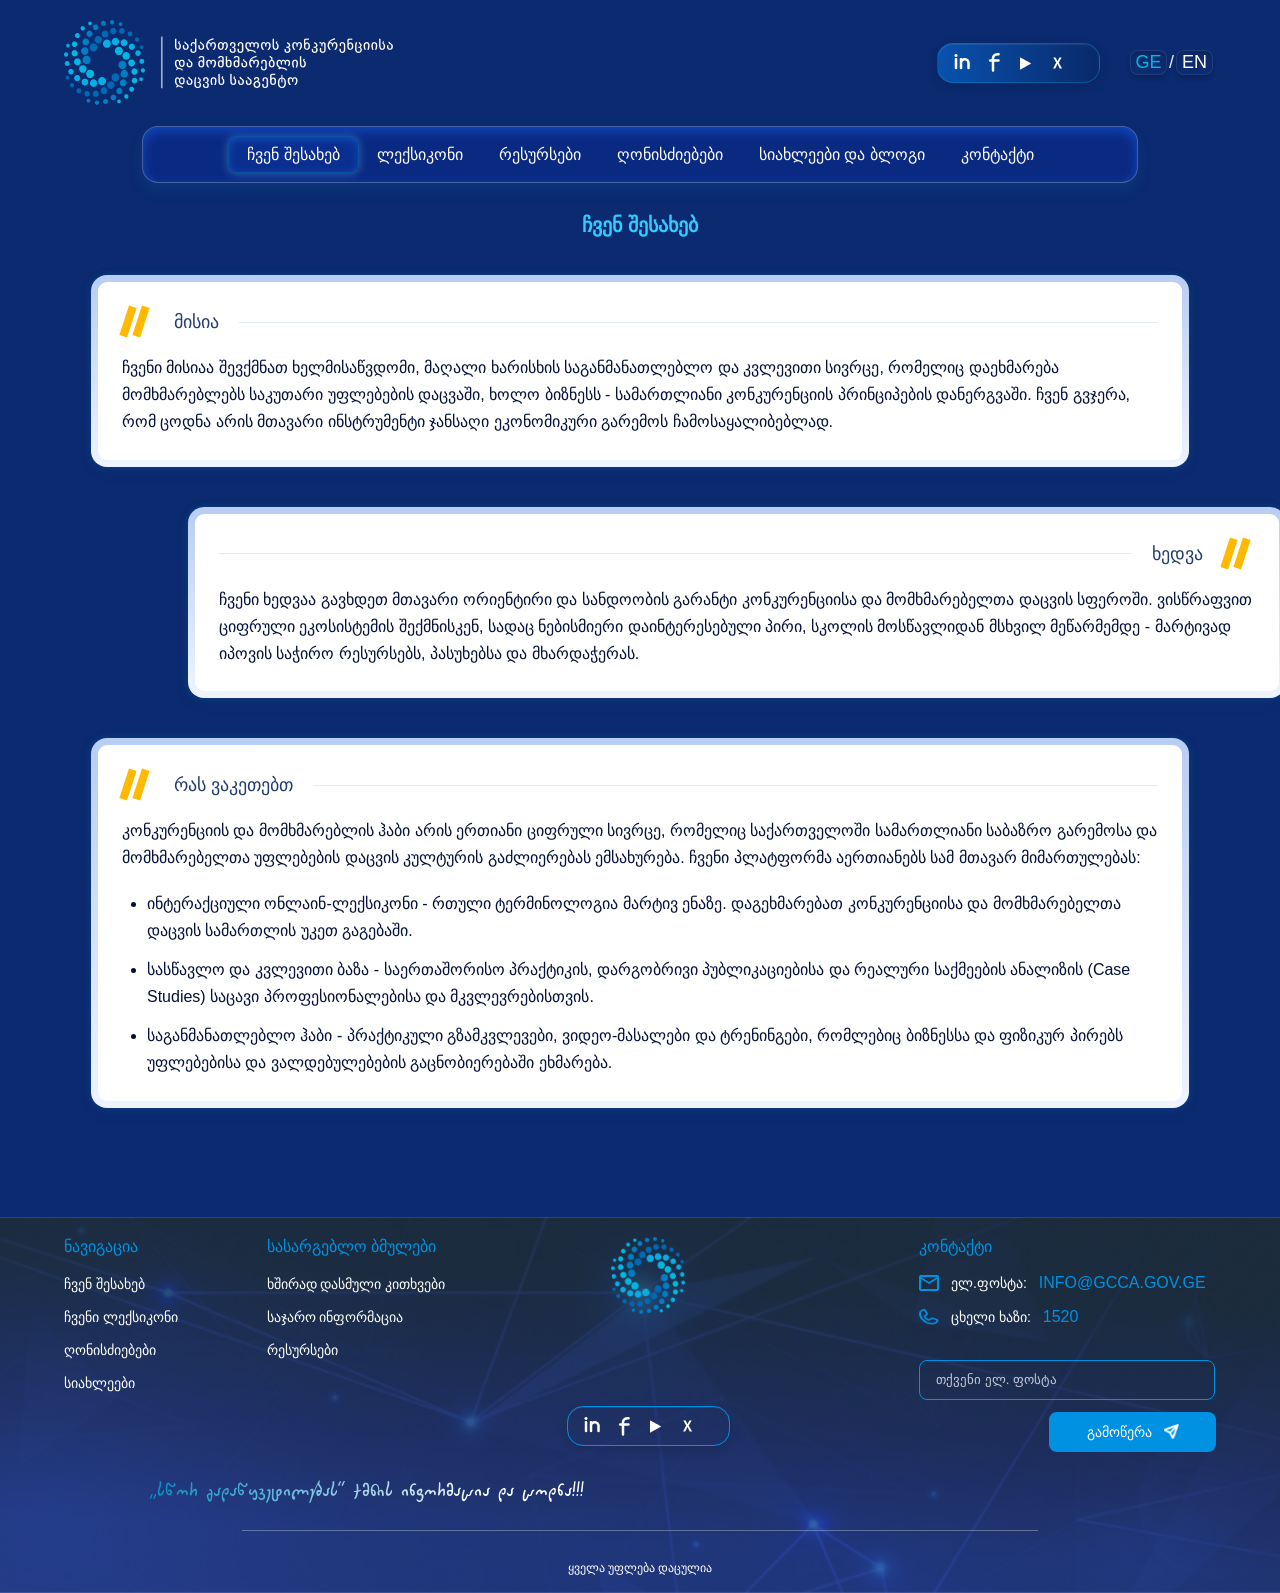
==== commit 5246680d: "ძირითიადი გვერდის საბოლოო კორექცია" ====
--- a/about.html
+++ b/about.html
@@ -59,12 +59,12 @@
 
             <!-- NAVIGATION -->
             <nav class="nav">
-                <a href="#" class="active">ჩვენ შესახებ</a>
-                <a href="#">ლექსიკონი</a>
-                <a href="#">რესურსები</a>
+                <a href="about.html" class="active">ჩვენ შესახებ</a>
+                <a href="dictionary.html">ლექსიკონი</a>
+                <a href="resources.html">რესურსები</a>
                 <a href="event.html">ღონისძიებები</a>
                 <a href="news.html">სიახლეები და ბლოგი</a>
-                <a href="#">კონტაქტი</a>
+                <a href="contact.html">კონტაქტი</a>
             </nav>
         </header>
         <section class="about-section">
@@ -79,23 +79,29 @@
                     </div>
 
                     <p class="about-card-text">
-                        (აქ ჩასვი ტექსტი) სააგენტოს საქმიანობა, მიზნები და
-                        ძირითადი მიმართულებები. ეს არის დემო ტექსტი ფიგმის
-                        ვიზუალის მიხედვით.
+                        ჩვენი მისიაა შევქმნათ ხელმისაწვდომი, მაღალი ხარისხის
+                        საგანმანათლებლო და კვლევითი სივრცე, რომელიც დაეხმარება
+                        მომხმარებლებს საკუთარი უფლებების დაცვაში, ხოლო ბიზნესს -
+                        სამართლიანი კონკურენციის პრინციპების დანერგვაში. ჩვენ
+                        გვჯერა, რომ ცოდნა არის მთავარი ინსტრუმენტი ჯანსაღი
+                        ეკონომიკური გარემოს ჩამოსაყალიბებლად.
                     </p>
                 </div>
 
                 <!-- CARD 2 -->
                 <div class="about-card about-card-small">
                     <div class="about-card-top about-card-top-right">
+                        <h3 class="about-card-title">ხედვა</h3>
                         <div class="about-card-line"></div>
-                        <h3 class="about-card-title">ხედვა</h3>
                     </div>
 
                     <p class="about-card-text">
-                        (აქ ჩასვი ტექსტი) ჩვენი ხედვაა კონკურენტული და
-                        სამართლიანი გარემოს შექმნა, რომელიც ხელს შეუწყობს
-                        ეკონომიკურ განვითარებას.
+                        ჩვენი ხედვაა გავხდეთ მთავარი ორიენტირი და სანდოობის
+                        გარანტი კონკურენციისა და მომხმარებელთა დაცვის სფეროში.
+                        ვისწრაფვით ციფრული ეკოსისტემის შექმნისკენ, სადაც
+                        ნებისმიერი დაინტერესებული პირი, სკოლის მოსწავლიდან
+                        მსხვილ მეწარმემდე - მარტივად იპოვის საჭირო რესურსებს,
+                        პასუხებსა და მხარდაჭერას.
                     </p>
                 </div>
 
@@ -108,27 +114,33 @@
 
                     <div class="about-card-content">
                         <p class="about-card-text">
-                            სააგენტო უზრუნველყოფს კონკურენციის პოლიტიკის
-                            ეფექტიან განხორციელებას და მომხმარებელთა უფლებების
-                            დაცვას.
+                            კონკურენციის და მომხმარებლის ჰაბი არის ერთიანი
+                            ციფრული სივრცე, რომელიც საქართველოში სამართლიანი
+                            საბაზრო გარემოსა და მომხმარებელთა უფლებების დაცვის
+                            კულტურის გაძლიერებას ემსახურება. ჩვენი პლატფორმა
+                            აერთიანებს სამ მთავარ მიმართულებას:
                         </p>
 
                         <ul class="about-list">
                             <li>
-                                მონიტორინგი და ბაზრის ანალიზი სხვადასხვა
-                                სექტორში.
+                                ინტერაქციული ონლაინ-ლექსიკონი - რთული
+                                ტერმინოლოგია მარტივ ენაზე. დაგეხმარებათ
+                                კონკურენციისა და მომხმარებელთა დაცვის სამართლის
+                                უკეთ გაგებაში.
                             </li>
 
                             <li>
-                                კონკურენციის დარღვევების გამოვლენა და შესაბამისი
-                                რეაგირება.
+                                სასწავლო და კვლევითი ბაზა - საერთაშორისო
+                                პრაქტიკის, დარგობრივი პუბლიკაციებისა და რეალური
+                                საქმეების ანალიზის (Case Studies) საცავი
+                                პროფესიონალებისა და მკვლევრებისთვის.
                             </li>
 
-                            <li>მომხმარებელთა უფლებების დაცვის ხელშეწყობა.</li>
-
                             <li>
-                                საერთაშორისო პრაქტიკის დანერგვა და ბიზნესთან
-                                თანამშრომლობა.
+                                საგანმანათლებლო ჰაბი - პრაქტიკული გზამკვლევები,
+                                ვიდეო-მასალები და ტრენინგები, რომლებიც ბიზნესსა
+                                და ფიზიკურ პირებს უფლებებისა და ვალდებულებების
+                                გაცნობიერებაში ეხმარება.
                             </li>
                         </ul>
                     </div>
--- a/assets/css/style.css
+++ b/assets/css/style.css
@@ -20,14 +20,20 @@
     font-style: normal;
     font-display: swap;
 }
+
+@font-face {
+    font-family: "FiraGO-Medium";
+    src: url("../fonts/FiraGO-Medium.woff2") format("woff2");
+    font-weight: 500;
+    font-style: normal;
+    font-display: swap;
+}
+
 @font-face {
     font-family: "DM Giorgi";
-
     src: url("../fonts/dm-giorgi-khorguashvili.ttf") format("truetype");
-
     font-weight: 400;
     font-style: normal;
-
     font-display: swap;
 }
 
@@ -477,6 +483,7 @@
     background-size: cover;
     background-position: center;
     background-repeat: no-repeat;
+    color: #0091e233;
 }
 
 .card-text {
@@ -496,7 +503,7 @@
 }
 
 .more {
-    font-family: "FiraGO", sans-serif;
+    font-family: "FiraGO-Bold", sans-serif;
     font-weight: 500;
     font-size: 16px;
     line-height: 100%;
@@ -587,7 +594,7 @@
 .user-options {
     max-width: 996px;
     width: 100%;
-    margin: 104px auto;
+    margin: 104px auto 28px;
     position: relative;
     z-index: 2;
 }
@@ -602,7 +609,7 @@
     position: relative;
     width: fit-content;
     margin: 0 auto 52px;
-    font-family: "FiraGO", sans-serif;
+    font-family: "FiraGO-Medium", sans-serif;
     font-weight: 500;
     font-size: 18px;
     color: #ffffff;
@@ -649,19 +656,14 @@
     background: rgba(218, 234, 246, 0.4);
     border: 1px solid rgba(255, 255, 255, 0.18);
     box-shadow:
-        0 11px 16px rgba(34, 60, 110, 0.25),
-        inset 0 4px 7px rgba(253, 254, 255, 0.5);
+        0px 11px 16px rgba(34, 60, 110, 0.25),
+        inset 0px 4px 7px rgba(253, 254, 255, 0.5);
     backdrop-filter: blur(16px);
     -webkit-backdrop-filter: blur(16px);
     color: #ffffff;
     font-family: "FiraGO", sans-serif;
     font-size: 18px;
     font-weight: 500;
-    cursor: pointer;
-    transition:
-        transform 0.3s ease,
-        box-shadow 0.3s ease,
-        background 0.3s ease;
 }
 
 /*--- ARTICLES SECTION სიახლეები---*/
@@ -680,7 +682,7 @@
 }
 
 .articles-header h2 {
-    font-family: "FiraGO", sans-serif;
+    font-family: "FiraGO-Medium", sans-serif;
     font-size: 18px;
     font-weight: 500;
     color: #1f2a37;
@@ -786,6 +788,7 @@
     position: relative;
     padding: 48px 0;
     background: #dde9fa;
+    overflow: hidden;
 }
 
 .learn-header {
@@ -803,7 +806,7 @@
 }
 
 .learn-title {
-    font-family: "FiraGO", sans-serif;
+    font-family: "FiraGO-Medium", sans-serif;
     font-weight: 500;
     font-size: 18px;
     color: #1f2a37;
@@ -896,43 +899,66 @@
     border-radius: 50%;
 }
 
-/* დიდი მუქი ლურჯი */
+/* დიდი */
 
 .circle-lg {
+    position: absolute;
     width: 92px;
     height: 92px;
-    left: 462px;
-    top: 125px;
-    border-radius: 175px;
+    left: 530px;
+    top: 150px;
+    border-radius: 50%;
     opacity: 0.21;
-    background: linear-gradient(180deg, #4078be 0%, #4078be 67%);
-    box-shadow: inset 20px -8px 27px rgba(64, 120, 190, 0.5);
-}
-
-/* საშუალო ცისფერი */
+    background: linear-gradient(
+        180deg,
+        rgba(64, 120, 190, 0.55) 0%,
+        rgba(64, 120, 190, 0.35) 100% transparent
+    );
+
+    box-shadow: inset 20px -8px 27px #4078be80;
+
+    backdrop-filter: blur(27px);
+}
+
+/* საშუალო */
 
 .circle-md {
+    position: absolute;
     width: 83px;
     height: 83px;
-    top: 229px;
-    left: 773px;
+    left: 820px;
+    top: 265px;
+    border-radius: 50%;
     opacity: 0.41;
-    background: linear-gradient(180deg, #00b8e1 0%, #45aec5 67%);
+
+    background: linear-gradient(
+        180deg,
+        rgba(0, 184, 225, 1) 0%,
+        rgba(69, 174, 197, 0.67) 100% transparent;
+    );
+
     box-shadow: inset 20px -8px 27px rgba(0, 155, 186, 0.5);
 }
 
-/* პატარა მუქი */
+/* პატარა */
 
 .circle-sm {
+    position: absolute;
     width: 42px;
     height: 42px;
-    right: 1137px;
+    left: 1136px;
     top: 168px;
+    border-radius: 50%;
     opacity: 0.21;
-    background: linear-gradient(180deg, #4078be 0%, #4078be 67%);
+
+    background: linear-gradient(
+        180deg,
+        rgba(64, 120, 190, 1) 0%,
+        rgba(64, 120, 190, 0.67) 100% transparent;
+    );
+
     box-shadow: inset 20px -8px 27px rgba(64, 120, 190, 0.5);
 }
-
 /* --- EVENT SECTION --- */
 .event-section {
     padding: 70px 0 85px;
@@ -954,7 +980,7 @@
 }
 
 .event-title {
-    font-family: "FiraGO", sans-serif;
+    font-family: "FiraGO-Medium", sans-serif;
     font-weight: 500;
     font-size: 18px;
     color: #1f2a37;
@@ -1185,15 +1211,26 @@
 .footer-quote {
     position: relative;
     z-index: 2;
+
     margin-top: 24px;
     margin-left: 150px;
-    font-family: "DM Giorgi Khorghuashvili", cursive;
-    font-size: 16px;
-    font-weight: 400;
-    line-height: 130%;
-    background: linear-gradient(90deg, #07aee6, #ffffff);
+
+    padding-top: 4px;
+    padding-bottom: 4px;
+
+    font-family: "DM Giorgi", sans-serif;
+    font-size: 16px;
+    font-weight: 400;
+
+    line-height: 150%;
+
+    background: linear-gradient(90deg, #048fc4 0%, #ffffff 30%);
+
     -webkit-background-clip: text;
+    background-clip: text;
+
     -webkit-text-fill-color: transparent;
+    color: transparent;
 }
 
 /* --- CONTACT --- */
@@ -4309,12 +4346,13 @@
     font-weight: 600;
     color: #1f2a37;
 }
+
 /* =========================
-   ABOUT SECTION
+   ABOUT PAGE
 ========================= */
 
 .about-section {
-    padding: 60px 0 80px;
+    padding: 32px 0 69px;
 }
 
 .about-container {
@@ -4325,15 +4363,13 @@
 /* TITLE */
 
 .about-title {
-    margin-bottom: 22px;
-
+    margin-bottom: 40px;
     font-family: "FiraGO", sans-serif;
     font-size: 20px;
     font-weight: 600;
     line-height: 100%;
     text-transform: uppercase;
     text-align: center;
-
     color: #30cbff;
 }
 
@@ -4341,27 +4377,19 @@
 
 .about-card {
     width: 1098px;
-
     padding: 24px;
-
     border-radius: 16px;
-
     background: #ffffff;
-
     border: 7px solid transparent;
-
     background-image:
         linear-gradient(#ffffff, #ffffff),
-        linear-gradient(180deg, #93aee4 0%, #e6eeff 100%);
-
+        linear-gradient(180deg, #b7cdf3 0%, #eef4ff 100%);
     background-origin: border-box;
     background-clip: padding-box, border-box;
-
     box-shadow:
-        0 6px 20px rgba(0, 0, 0, 0.08),
-        0 0 14px rgba(48, 203, 255, 0.15);
-
-    margin-bottom: 16px;
+        0 4px 14px rgba(34, 69, 150, 0.1),
+        0 0 10px rgba(48, 203, 255, 0.12);
+    margin-bottom: 40px;
 }
 
 /* SIZES */
@@ -4379,9 +4407,8 @@
 .about-card-top {
     display: flex;
     align-items: center;
-    gap: 10px;
-
-    margin-bottom: 18px;
+    gap: 20px;
+    margin-bottom: 16px;
 }
 
 .about-card-top-right {
@@ -4391,34 +4418,58 @@
 /* LINE */
 
 .about-card-line {
-    width: 4px;
-    height: 18px;
-
-    border-radius: 10px;
-
+    position: relative;
+    width: 32px;
+    height: 32px;
+    flex-shrink: 0;
+}
+
+.about-card-line::before,
+.about-card-line::after {
+    content: "";
+    position: absolute;
+    top: 0;
+    width: 8px;
+    height: 31px;
     background: #ffb901;
 }
 
+.about-card-line::before {
+    left: 2px;
+    transform: rotate(18deg);
+}
+
+.about-card-line::after {
+    left: 15px;
+    transform: rotate(18deg);
+}
+
 /* TITLE */
-
 .about-card-title {
     font-family: "FiraGO", sans-serif;
-    font-size: 16px;
-    font-weight: 600;
+    font-size: 18px;
+    font-weight: 500;
     line-height: 100%;
-
-    color: #1d2f6f;
+    color: #223c6e;
+
+    white-space: nowrap;
+}
+
+.about-card-top::after {
+    content: "";
+    flex: 1;
+    height: 1px;
+    background: #e3ebf5;
 }
 
 /* TEXT */
 
 .about-card-text {
     font-family: "FiraGO", sans-serif;
-    font-size: 13px;
+    font-size: 16px;
     font-weight: 400;
     line-height: 170%;
-
-    color: #2d3553;
+    color: #02103a;
 }
 
 /* CONTENT */
@@ -4432,8 +4483,7 @@
 /* LIST */
 
 .about-list {
-    padding-left: 18px;
-
+    padding-left: 25px;
     display: flex;
     flex-direction: column;
     gap: 12px;
@@ -4441,11 +4491,330 @@
 
 .about-list li {
     font-family: "FiraGO", sans-serif;
-    font-size: 13px;
+    font-size: 16px;
     font-weight: 400;
     line-height: 170%;
-
-    color: #2d3553;
+    color: #02103a;
+}
+.about-card:nth-child(3) {
+    margin-left: 97px;
+}
+.about-card-top-right::after {
+    order: -1;
+}
+
+/* =========================
+   CONTACT PAGE
+========================= */
+
+.contact-section {
+    padding: 32px 0 126px;
+    background-image: url("../images/contact-background.png");
+    background-size: cover;
+    background-position: center;
+    background-repeat: no-repeat;
+}
+
+.contact-container {
+    width: 1098px;
+    margin: 0 auto;
+}
+
+/* TITLE */
+
+.contact-title {
+    margin-bottom: 43px;
+    font-family: "FiraGO", sans-serif;
+    font-size: 20px;
+    font-weight: 700;
+    line-height: 100%;
+    text-transform: uppercase;
+    text-align: center;
+    color: #ffffff;
+}
+
+/* CONTENT */
+.contact-content {
+    display: flex;
+    align-items: stretch;
+    gap: 130px;
+}
+
+/* LEFT */
+.contact-left {
+    display: flex;
+    flex-direction: column;
+    justify-content: space-between;
+    width: 488px;
+}
+.contact-left,
+.contact-form-card {
+    min-height: 520px;
+}
+
+/* INFO CARDS */
+
+.contact-info-card {
+    display: flex;
+    align-items: center;
+    gap: 10px;
+    width: 100%;
+    border-radius: 14px;
+    border: 1px solid #ffffff;
+    background: #ffffff;
+    padding: 6px;
+    margin-bottom: 5px;
+}
+
+.contact-info-card-small {
+    height: 64px;
+}
+
+.contact-info-card-big {
+    margin-bottom: 0;
+    border-radius: 14px 14px 0 0;
+}
+
+/* ICON */
+
+.contact-info-icon {
+    width: 26px;
+    height: 26px;
+    display: flex;
+    align-items: center;
+    justify-content: center;
+    flex-shrink: 0;
+}
+
+.contact-info-icon img {
+    width: 26px;
+    height: 26px;
+    object-fit: contain;
+}
+
+.contact-hotline-number {
+    width: 142px;
+    height: 45px;
+    display: flex;
+    align-items: center;
+    justify-content: center;
+    background-image: url("../images/contact-1520.png");
+    background-size: cover;
+    background-position: center;
+    background-repeat: no-repeat;
+    font-family: "DM Giorgi", sans-serif;
+    font-size: 26px;
+    font-weight: 400;
+    line-height: 100%;
+    letter-spacing: 2px;
+    color: #173b67;
+    text-decoration: none;
+}
+
+/* TEXT */
+.contact-info-label {
+    font-family: "FiraGO", sans-serif;
+    font-size: 16px;
+    font-weight: 500;
+    color: #1f2a37;
+}
+
+.contact-info-link,
+.contact-info-text {
+    font-family: "FiraGO", sans-serif;
+    font-size: 18px;
+    font-weight: 500;
+    line-height: 100%;
+    color: #1f2a37;
+    text-decoration: none;
+}
+/* MAP WRAPPER */
+
+.contact-location-wrapper {
+    width: 488px;
+    border-radius: 14px;
+    border: 1px solid rgba(255, 255, 255, 0.2);
+
+    background: transparent;
+    overflow: hidden;
+}
+
+/* ADDRESS CARD */
+
+.contact-info-card-big {
+    margin-bottom: 17px;
+}
+
+/* MAP */
+
+.contact-map-card {
+    width: 428px;
+    height: 184px;
+    margin: 17px auto 25px;
+    overflow: hidden;
+    border-radius: 14px;
+}
+
+.contact-map-card img {
+    width: 100%;
+    height: 100%;
+    object-fit: cover;
+}
+/* SOCIAL */
+
+.contact-socials {
+    width: 485px;
+    height: 48px;
+    display: flex;
+    align-items: center;
+    justify-content: space-between;
+    padding: 0 21px;
+    margin-top: 22px;
+    border-radius: 16px;
+    border-bottom: 1px solid #ffffff;
+}
+
+.contact-socials-title {
+    font-family: "FiraGO", sans-serif;
+    font-size: 16px;
+    font-weight: 600;
+    color: #ffffff;
+}
+
+.contact-social-icons {
+    display: flex;
+    align-items: center;
+    gap: 26px;
+}
+
+/* FORM CARD */
+
+.contact-form-card {
+    position: relative;
+    width: 582px;
+    min-height: 520px;
+    padding: 24px;
+    border-radius: 16px;
+    background: transparent;
+    backdrop-filter: blur(10px);
+    overflow: hidden;
+}
+
+.contact-form-card::before {
+    content: "";
+    position: absolute;
+    inset: 0;
+    border-radius: 16px;
+    padding: 4px;
+    background: linear-gradient(180deg, #93aee4 0%, #c4d4f3 45%, #e1ebff 100%);
+    -webkit-mask:
+        linear-gradient(#fff 0 0) content-box,
+        linear-gradient(#fff 0 0);
+    -webkit-mask-composite: xor;
+    mask-composite: exclude;
+    pointer-events: none;
+}
+
+/* FORM TOP */
+.contact-form-top {
+    display: flex;
+    align-items: center;
+    gap: 20px;
+    margin-bottom: 21px;
+}
+
+.contact-form-line {
+    position: relative;
+    width: 32px;
+    height: 32px;
+    flex-shrink: 0;
+}
+
+.contact-form-line::before,
+.contact-form-line::after {
+    content: "";
+    position: absolute;
+    top: 0;
+    width: 8px;
+    height: 31px;
+    background: #ffb901;
+    transform: rotate(18deg);
+}
+
+.contact-form-line::before {
+    left: 2px;
+}
+
+.contact-form-line::after {
+    left: 12px;
+}
+
+.contact-form-title {
+    font-family: "FiraGO", sans-serif;
+    font-size: 18px;
+    font-weight: 500;
+    color: #ffffff;
+    white-space: nowrap;
+}
+
+.contact-form-divider {
+    flex: 1;
+    height: 1px;
+    background: #e3ebf5;
+}
+
+/* FORM */
+
+.contact-form {
+    display: flex;
+    flex-direction: column;
+    gap: 21px;
+}
+
+.contact-form input,
+.contact-form textarea {
+    width: 100%;
+    border: none;
+    outline: none;
+    border-radius: 7px;
+    background: #ffffff;
+    padding: 20px 11px;
+    font-family: "FiraGO", sans-serif;
+    font-size: 16px;
+    font-weight: 400;
+    color: #454545;
+}
+
+.contact-form input {
+    height: 48px;
+}
+
+.contact-form textarea {
+    height: 120px;
+    resize: none;
+    padding-top: 11px;
+}
+
+/* BUTTON */
+
+.contact-form button {
+    width: 382px;
+    height: 40px;
+    margin: 0 auto;
+    border: none;
+    border-radius: 10px;
+    background: #143496;
+    font-family: "FiraGO", sans-serif;
+    font-size: 16px;
+    font-weight: 500;
+    color: #ffffff;
+    cursor: pointer;
+    transition: 0.3s ease;
+}
+
+.contact-form button:hover {
+    opacity: 0.9;
+    transform: translateY(-2px);
 }
 
 /*ძირითადი გვერდის რესფონსივე*/
